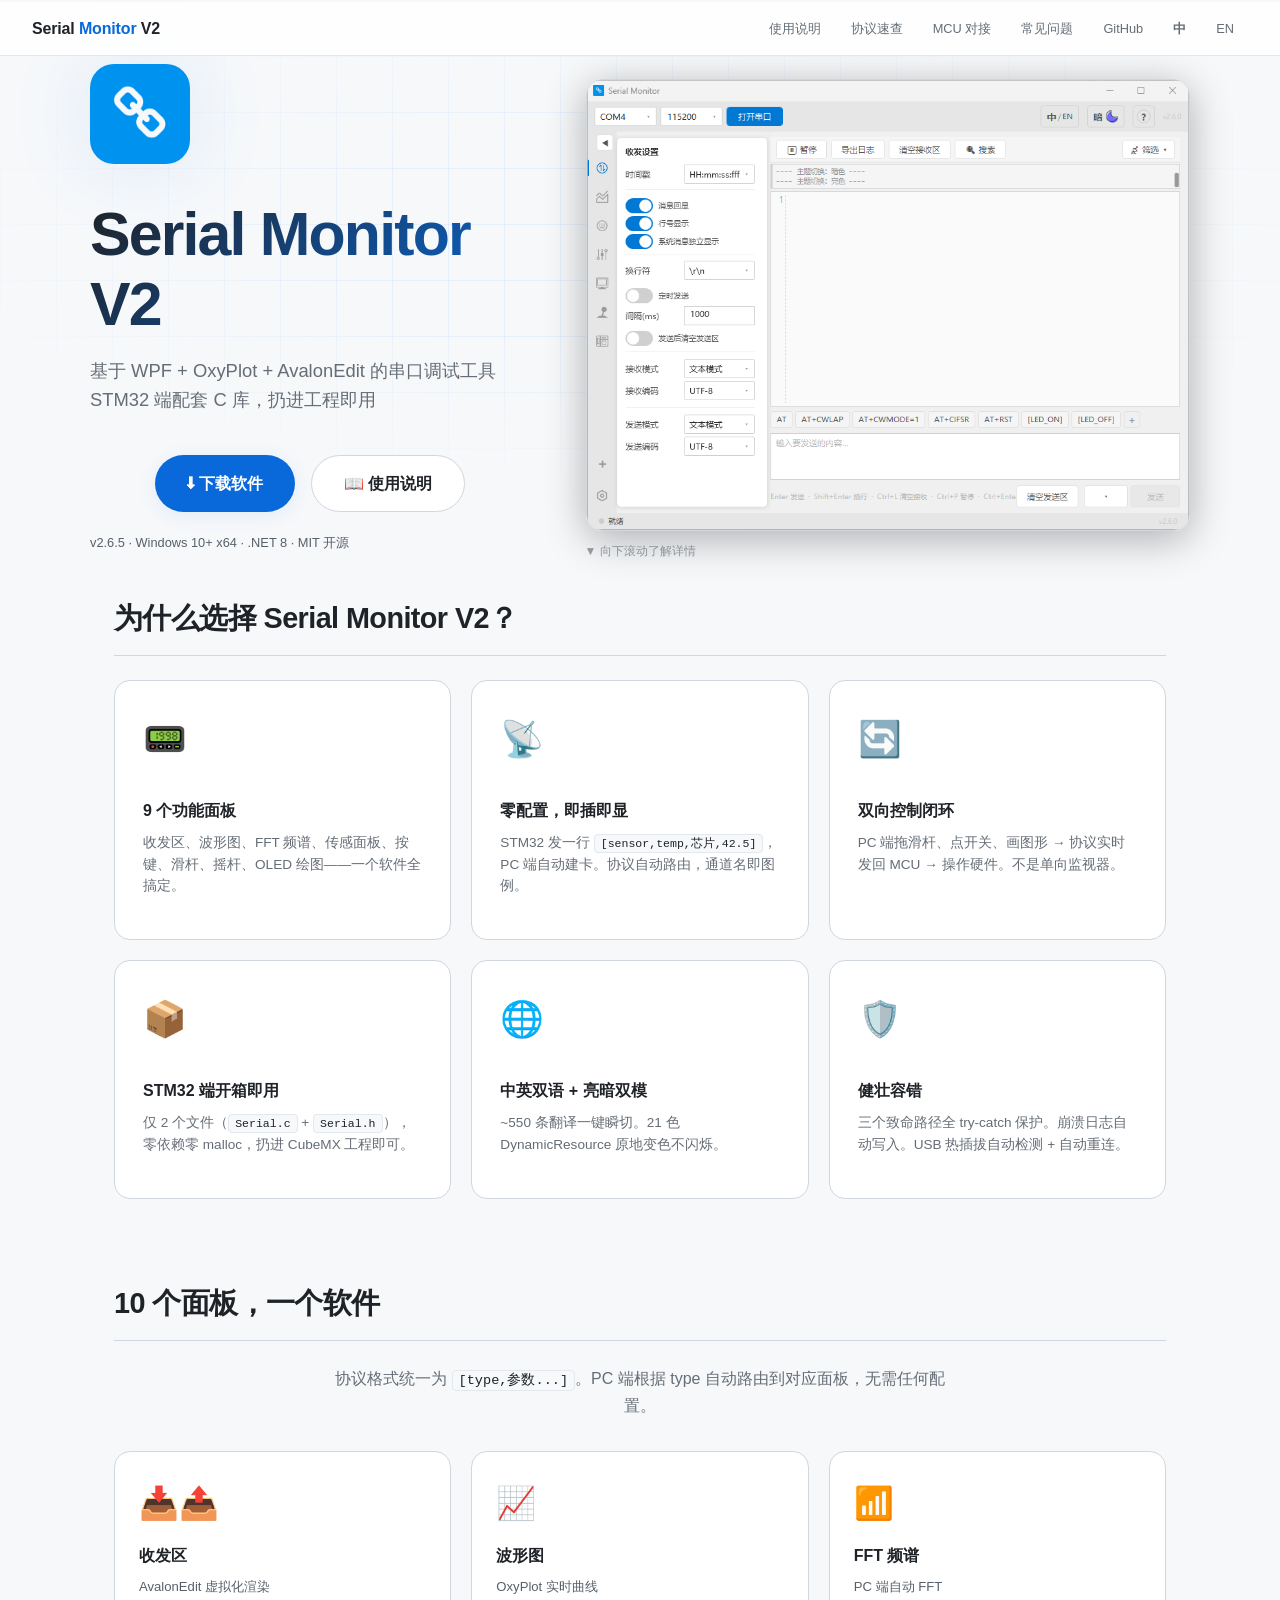
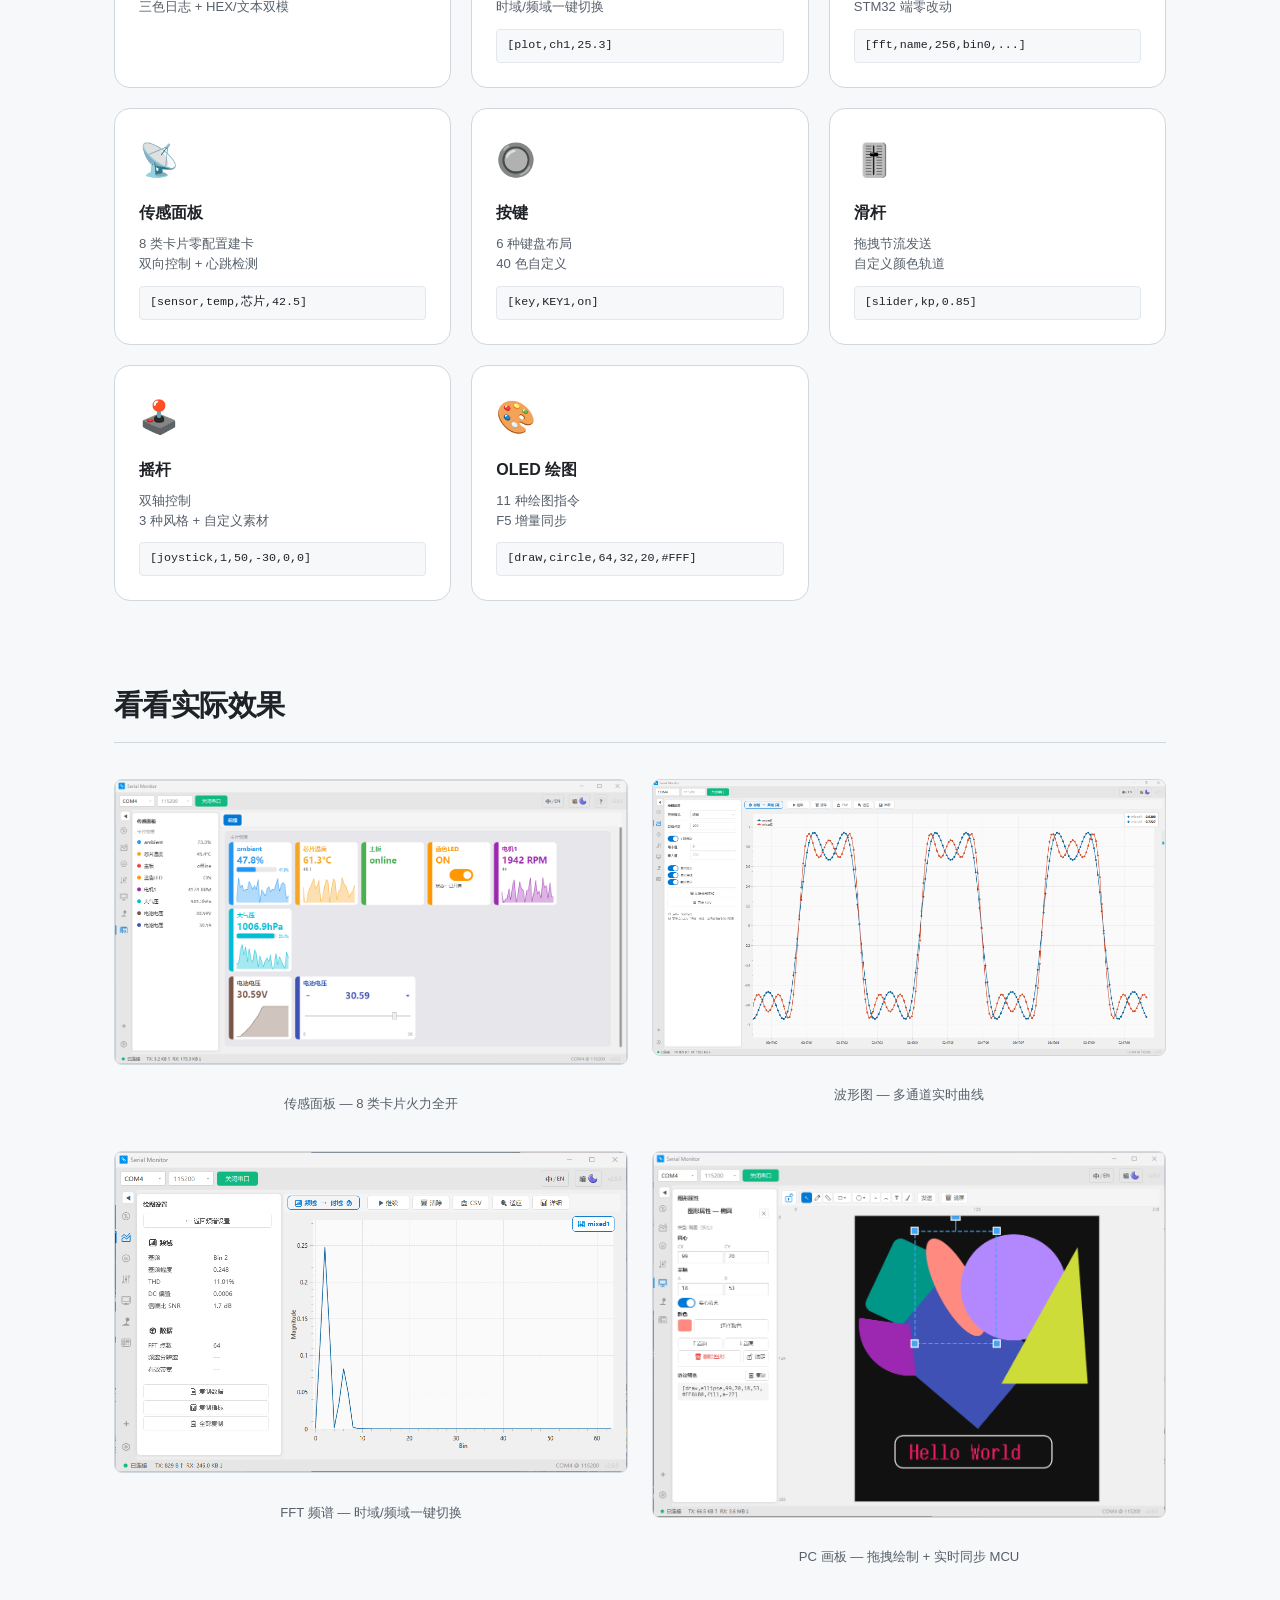
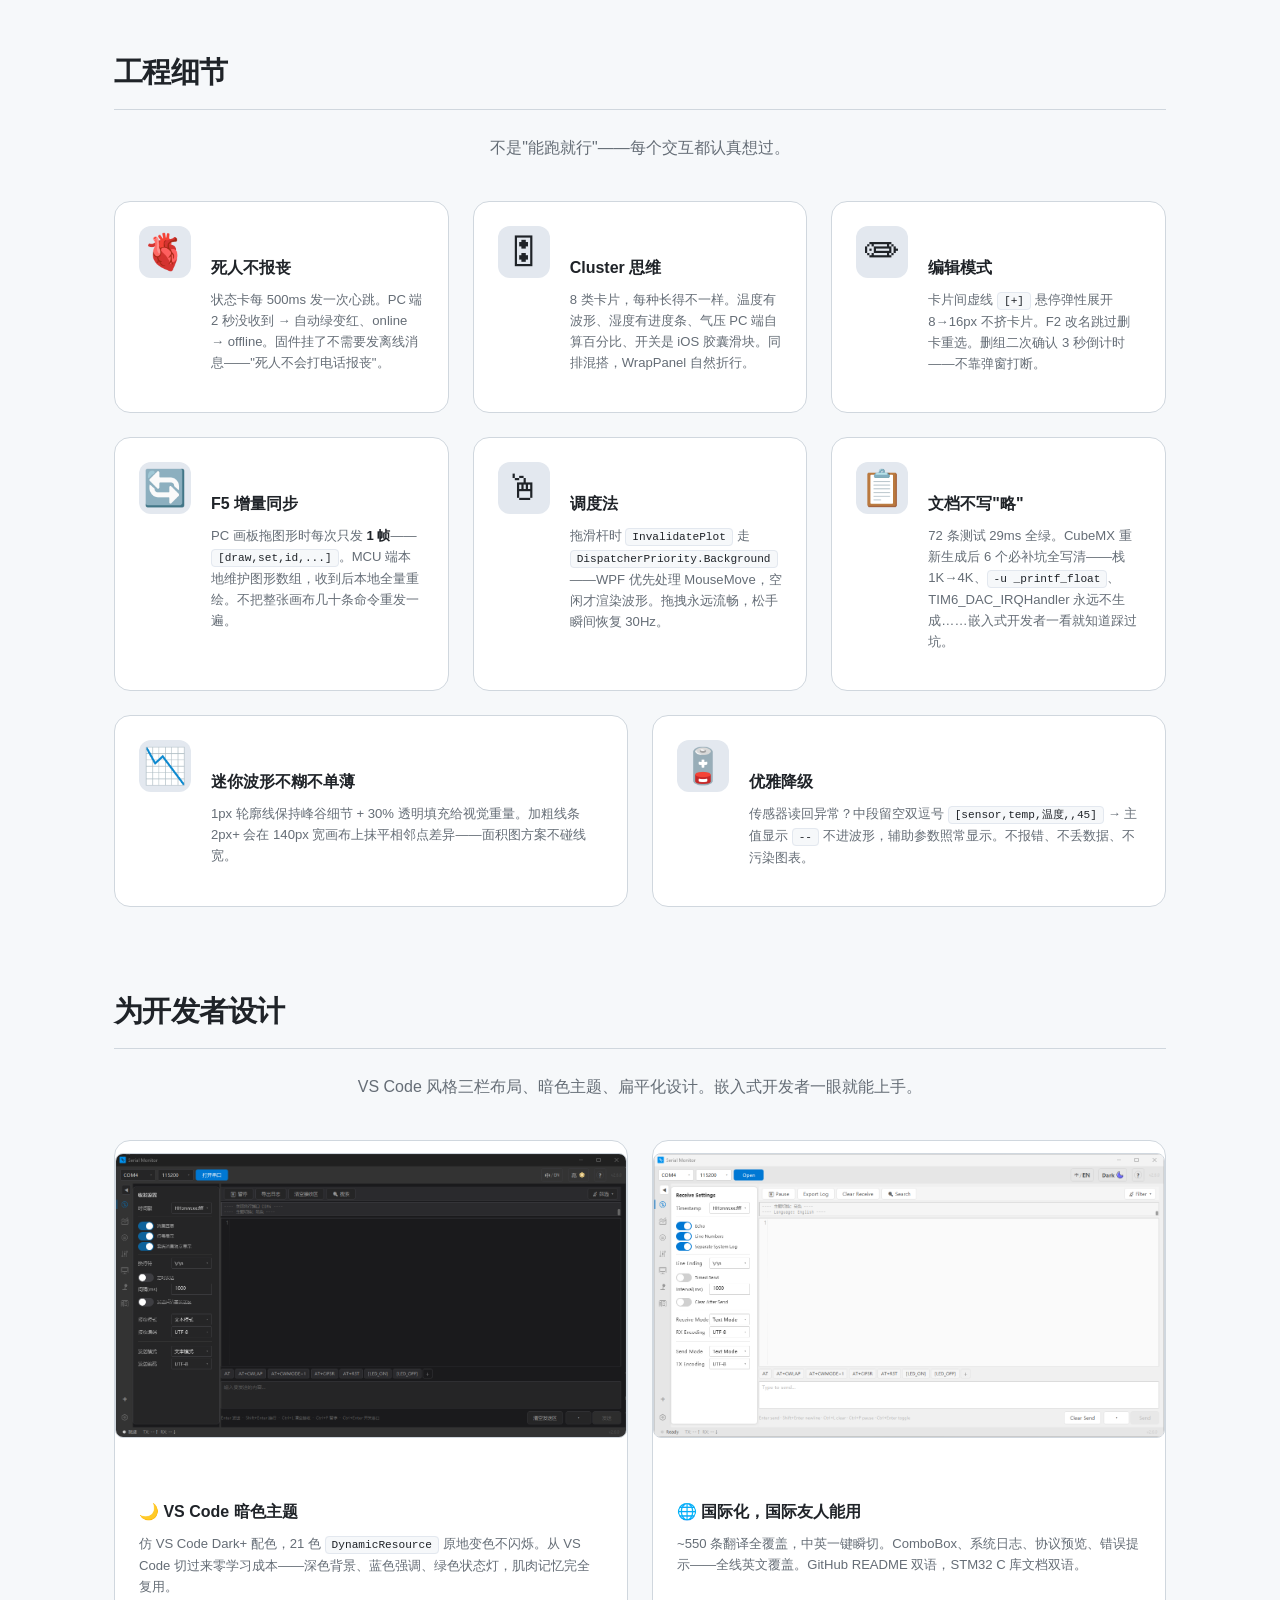
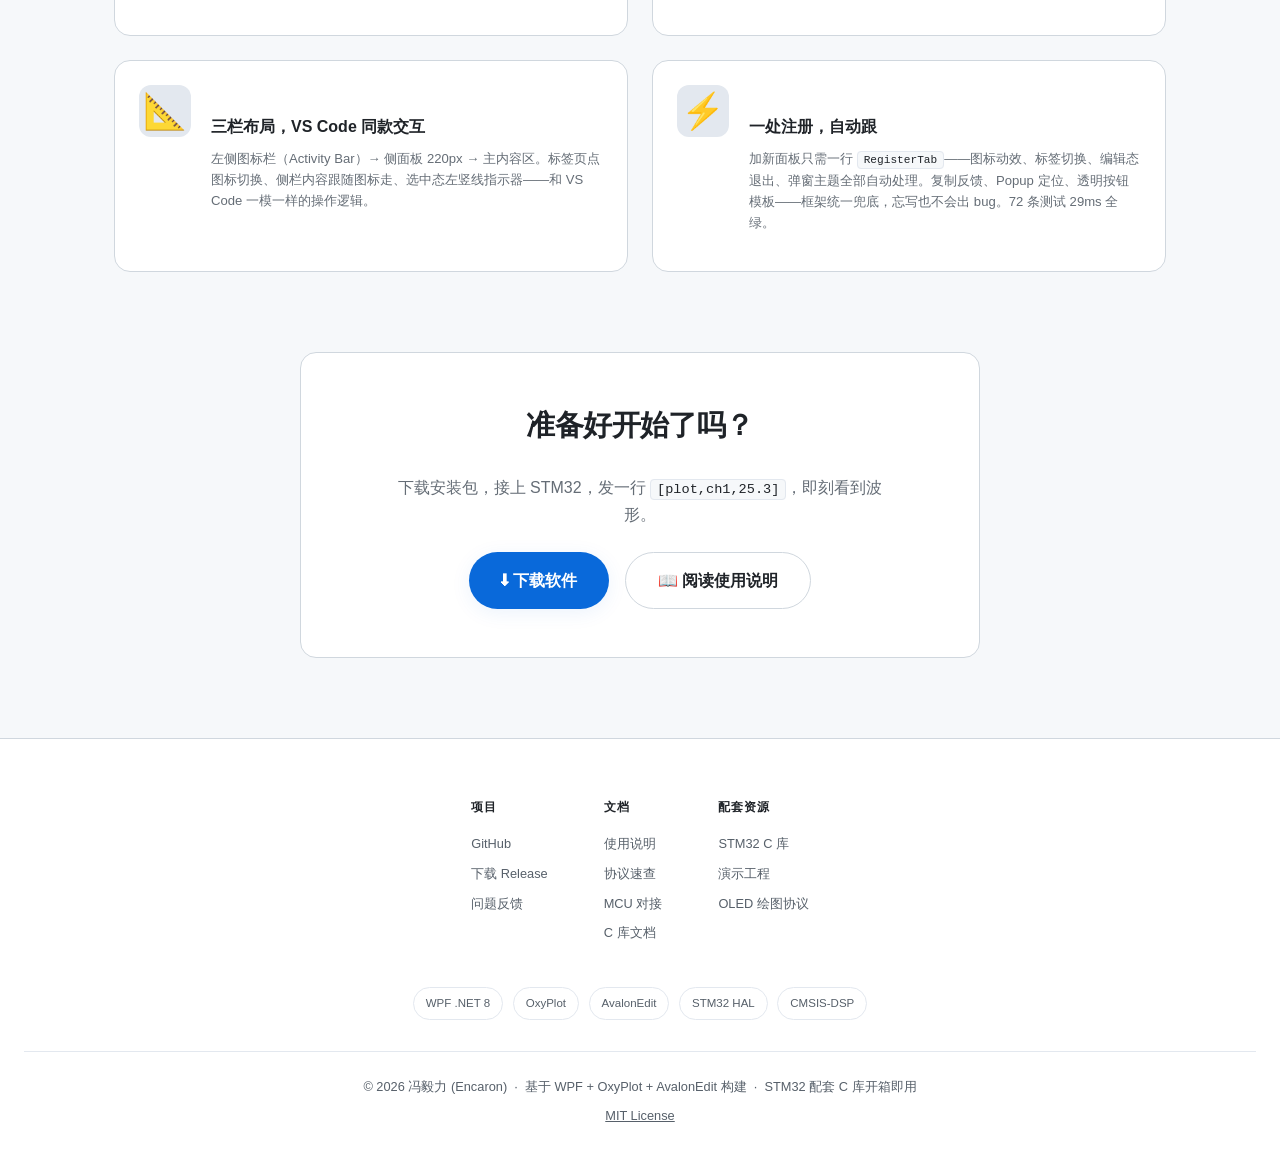
==== docs/user-manual/index.html @ c482bc53 "docs: 用户手册部署 GitHub Pages" ====
<!DOCTYPE html>
<html lang="zh-CN">
<head>
<meta charset="UTF-8">
<meta name="viewport" content="width=device-width, initial-scale=1.0">
<meta name="color-scheme" content="dark light">
<title>Serial Monitor V2 — 串口调试工具</title>
<link rel="stylesheet" href="manual.css?v=4">
</head>
<body>
<div id="scroll-progress"></div>

<!-- ═══════════ TOP NAV ═══════════ -->
<header id="topnav">
    <a href="index.html" class="brand">Serial <span>Monitor</span> V2</a>
    <nav>
        <a href="manual.html">使用说明</a>
        <a href="manual.html#protocol">协议速查</a>
        <a href="manual.html#mcu">MCU 对接</a>
        <a href="manual.html#faq">常见问题</a>
        <a href="https://github.com/Encaron/SerialMonitor" target="_blank">GitHub</a>
        <a href="#" id="btn-lang-zh" style="font-weight:bold">中</a>
        <a href="#" id="btn-lang-en">EN</a>
    </nav>
</header>

<!-- ═══════════ HERO — split layout ═══════════ -->
<section id="hero">
    <canvas id="hero-bg-canvas"></canvas>
    <div class="hero-split">
        <div class="hero-left">
            <img src="images/logo.png" alt="Serial Monitor V2" class="logo-icon" style="object-fit:contain">
            <h1>Serial Monitor V2</h1>
            <p class="subtitle">
                基于 WPF + OxyPlot + AvalonEdit 的串口调试工具<br>
                STM32 端配套 C 库，扔进工程即用
            </p>
            <div class="hero-buttons">
                <a href="https://github.com/Encaron/SerialMonitor/releases" class="btn-hero primary" target="_blank">
                    ⬇ 下载软件
                </a>
                <a href="manual.html" class="btn-hero secondary">
                    📖 使用说明
                </a>
            </div>
            <p class="hero-meta">
                v2.6.5 · Windows 10+ x64 · .NET 8 · MIT 开源
            </p>
        </div>
        <div class="hero-right">
            <img src="images/overview.png" alt="Serial Monitor V2 主界面" class="hero-screenshot">
        </div>
    </div>
    <div class="scroll-hint">▼ 向下滚动了解详情</div>
</section>

<!-- ═══════════ FEATURES ═══════════ -->
<div class="content-section" id="home-features">
    <h2>为什么选择 Serial Monitor V2？</h2>
    <div class="feature-grid">
        <div class="feature-card">
            <div class="feature-icon">📟</div>
            <h4>9 个功能面板</h4>
            <p>收发区、波形图、FFT 频谱、传感面板、按键、滑杆、摇杆、OLED 绘图——一个软件全搞定。</p>
        </div>
        <div class="feature-card">
            <div class="feature-icon">📡</div>
            <h4>零配置，即插即显</h4>
            <p>STM32 发一行 <code>[sensor,temp,芯片,42.5]</code>，PC 端自动建卡。协议自动路由，通道名即图例。</p>
        </div>
        <div class="feature-card">
            <div class="feature-icon">🔄</div>
            <h4>双向控制闭环</h4>
            <p>PC 端拖滑杆、点开关、画图形 → 协议实时发回 MCU → 操作硬件。不是单向监视器。</p>
        </div>
        <div class="feature-card">
            <div class="feature-icon">📦</div>
            <h4>STM32 端开箱即用</h4>
            <p>仅 2 个文件（<code>Serial.c</code> + <code>Serial.h</code>），零依赖零 malloc，扔进 CubeMX 工程即可。</p>
        </div>
        <div class="feature-card">
            <div class="feature-icon">🌐</div>
            <h4>中英双语 + 亮暗双模</h4>
            <p>~550 条翻译一键瞬切。21 色 DynamicResource 原地变色不闪烁。</p>
        </div>
        <div class="feature-card">
            <div class="feature-icon">🛡️</div>
            <h4>健壮容错</h4>
            <p>三个致命路径全 try-catch 保护。崩溃日志自动写入。USB 热插拔自动检测 + 自动重连。</p>
        </div>
    </div>
</div>

<!-- ═══════════ PANELS STRIP ═══════════ -->
<div class="content-section">
    <h2>10 个面板，一个软件</h2>
    <p style="text-align:center;max-width:640px;margin:0 auto 32px">协议格式统一为 <code>[type,参数...]</code>。PC 端根据 type 自动路由到对应面板，无需任何配置。</p>
    <div class="panel-grid">
        <div class="panel-card"><div class="card-icon">📥📤</div><h4>收发区</h4><p>AvalonEdit 虚拟化渲染<br>三色日志 + HEX/文本双模</p></div>
        <div class="panel-card"><div class="card-icon">📈</div><h4>波形图</h4><p>OxyPlot 实时曲线<br>时域/频域一键切换</p><code>[plot,ch1,25.3]</code></div>
        <div class="panel-card"><div class="card-icon">📶</div><h4>FFT 频谱</h4><p>PC 端自动 FFT<br>STM32 端零改动</p><code>[fft,name,256,bin0,...]</code></div>
        <div class="panel-card"><div class="card-icon">📡</div><h4>传感面板</h4><p>8 类卡片零配置建卡<br>双向控制 + 心跳检测</p><code>[sensor,temp,芯片,42.5]</code></div>
        <div class="panel-card"><div class="card-icon">🔘</div><h4>按键</h4><p>6 种键盘布局<br>40 色自定义</p><code>[key,KEY1,on]</code></div>
        <div class="panel-card"><div class="card-icon">🎚️</div><h4>滑杆</h4><p>拖拽节流发送<br>自定义颜色轨道</p><code>[slider,kp,0.85]</code></div>
        <div class="panel-card"><div class="card-icon">🕹️</div><h4>摇杆</h4><p>双轴控制<br>3 种风格 + 自定义素材</p><code>[joystick,1,50,-30,0,0]</code></div>
        <div class="panel-card"><div class="card-icon">🎨</div><h4>OLED 绘图</h4><p>11 种绘图指令<br>F5 增量同步</p><code>[draw,circle,64,32,20,#FFF]</code></div>
    </div>
</div>

<!-- ═══════════ SHOWCASE ═══════════ -->
<div class="content-section">
    <h2>看看实际效果</h2>
    <div class="showcase-grid">
        <figure><img src="images/sensor-fire.png" alt="传感面板" loading="lazy"><figcaption>传感面板 — 8 类卡片火力全开</figcaption></figure>
        <figure><img src="images/plot-waveform.png" alt="波形图" loading="lazy"><figcaption>波形图 — 多通道实时曲线</figcaption></figure>
        <figure><img src="images/plot-fft.png" alt="FFT 频谱" loading="lazy"><figcaption>FFT 频谱 — 时域/频域一键切换</figcaption></figure>
        <figure><img src="images/oled-canvas.png" alt="PC 画板" loading="lazy"><figcaption>PC 画板 — 拖拽绘制 + 实时同步 MCU</figcaption></figure>
    </div>
</div>

<!-- ═══════════ ENGINEERING DETAILS ═══════════ -->
<div class="content-section">
    <h2>工程细节</h2>
    <p style="text-align:center;max-width:640px;margin:0 auto 40px;color:var(--text-secondary)">
        不是"能跑就行"——每个交互都认真想过。
    </p>
    <div class="design-grid design-grid-3">
        <div class="design-card design-card-icon">
            <div class="design-icon">🫀</div>
            <div class="design-card-text">
                <h4>死人不报丧</h4>
                <p>状态卡每 500ms 发一次心跳。PC 端 2 秒没收到 → 自动绿变红、online → offline。固件挂了不需要发离线消息——"死人不会打电话报丧"。</p>
            </div>
        </div>
        <div class="design-card design-card-icon">
            <div class="design-icon">🎛</div>
            <div class="design-card-text">
                <h4>Cluster 思维</h4>
                <p>8 类卡片，每种长得不一样。温度有波形、湿度有进度条、气压 PC 端自算百分比、开关是 iOS 胶囊滑块。同排混搭，WrapPanel 自然折行。</p>
            </div>
        </div>
        <div class="design-card design-card-icon">
            <div class="design-icon">✏</div>
            <div class="design-card-text">
                <h4>编辑模式</h4>
                <p>卡片间虚线 <code>[+]</code> 悬停弹性展开 8→16px 不挤卡片。F2 改名跳过删卡重选。删组二次确认 3 秒倒计时——不靠弹窗打断。</p>
            </div>
        </div>
    </div>
    <div class="design-grid design-grid-3" style="margin-top:0">
        <div class="design-card design-card-icon">
            <div class="design-icon">🔄</div>
            <div class="design-card-text">
                <h4>F5 增量同步</h4>
                <p>PC 画板拖图形时每次只发 <strong>1 帧</strong>——<code>[draw,set,id,...]</code>。MCU 端本地维护图形数组，收到后本地全量重绘。不把整张画布几十条命令重发一遍。</p>
            </div>
        </div>
        <div class="design-card design-card-icon">
            <div class="design-icon">🖱</div>
            <div class="design-card-text">
                <h4>调度法</h4>
                <p>拖滑杆时 <code>InvalidatePlot</code> 走 <code>DispatcherPriority.Background</code>——WPF 优先处理 MouseMove，空闲才渲染波形。拖拽永远流畅，松手瞬间恢复 30Hz。</p>
            </div>
        </div>
        <div class="design-card design-card-icon">
            <div class="design-icon">📋</div>
            <div class="design-card-text">
                <h4>文档不写"略"</h4>
                <p>72 条测试 29ms 全绿。CubeMX 重新生成后 6 个必补坑全写清——栈 1K→4K、<code>-u _printf_float</code>、TIM6_DAC_IRQHandler 永远不生成……嵌入式开发者一看就知道踩过坑。</p>
            </div>
        </div>
    </div>
    <div class="design-grid" style="margin-top:0">
        <div class="design-card design-card-icon">
            <div class="design-icon">📉</div>
            <div class="design-card-text">
                <h4>迷你波形不糊不单薄</h4>
                <p>1px 轮廓线保持峰谷细节 + 30% 透明填充给视觉重量。加粗线条 2px+ 会在 140px 宽画布上抹平相邻点差异——面积图方案不碰线宽。</p>
            </div>
        </div>
        <div class="design-card design-card-icon">
            <div class="design-icon">🪫</div>
            <div class="design-card-text">
                <h4>优雅降级</h4>
                <p>传感器读回异常？中段留空双逗号 <code>[sensor,temp,温度,,45]</code> → 主值显示 <code>--</code> 不进波形，辅助参数照常显示。不报错、不丢数据、不污染图表。</p>
            </div>
        </div>
    </div>
</div>

<!-- ═══════════ DESIGN HIGHLIGHTS ═══════════ -->
<div class="content-section">
    <h2>为开发者设计</h2>
    <p style="text-align:center;max-width:640px;margin:0 auto 40px;color:var(--text-secondary)">
        VS Code 风格三栏布局、暗色主题、扁平化设计。嵌入式开发者一眼就能上手。
    </p>
    <div class="design-grid">
        <div class="design-card">
            <img src="images/overview_dark.png" alt="暗色模式" loading="lazy">
            <div class="design-card-text">
                <h4>🌙 VS Code 暗色主题</h4>
                <p>仿 VS Code Dark+ 配色，21 色 <code>DynamicResource</code> 原地变色不闪烁。从 VS Code 切过来零学习成本——深色背景、蓝色强调、绿色状态灯，肌肉记忆完全复用。</p>
            </div>
        </div>
        <div class="design-card">
            <img src="images/overview_english.png" alt="英文界面" loading="lazy">
            <div class="design-card-text">
                <h4>🌐 国际化，国际友人能用</h4>
                <p>~550 条翻译全覆盖，中英一键瞬切。ComboBox、系统日志、协议预览、错误提示——全线英文覆盖。GitHub README 双语，STM32 C 库文档双语。</p>
            </div>
        </div>
        <div class="design-card design-card-icon">
            <div class="design-icon">📐</div>
            <div class="design-card-text">
                <h4>三栏布局，VS Code 同款交互</h4>
                <p>左侧图标栏（Activity Bar）→ 侧面板 220px → 主内容区。标签页点图标切换、侧栏内容跟随图标走、选中态左竖线指示器——和 VS Code 一模一样的操作逻辑。</p>
            </div>
        </div>
        <div class="design-card design-card-icon">
            <div class="design-icon">⚡</div>
            <div class="design-card-text">
                <h4>一处注册，自动跟</h4>
                <p>加新面板只需一行 <code>RegisterTab</code>——图标动效、标签切换、编辑态退出、弹窗主题全部自动处理。复制反馈、Popup 定位、透明按钮模板——框架统一兜底，忘写也不会出 bug。72 条测试 29ms 全绿。</p>
            </div>
        </div>
    </div>
</div>

<!-- ═══════════ CTA ═══════════ -->
<div class="content-section" style="text-align:center">
    <div class="cta-box">
        <h2 style="border:none;margin-bottom:12px">准备好开始了吗？</h2>
        <p style="max-width:500px;margin:0 auto 24px">下载安装包，接上 STM32，发一行 <code>[plot,ch1,25.3]</code>，即刻看到波形。</p>
        <div style="display:flex;gap:16px;justify-content:center;flex-wrap:wrap">
            <a href="https://github.com/Encaron/SerialMonitor/releases" class="btn-hero primary" target="_blank">⬇ 下载软件</a>
            <a href="manual.html" class="btn-hero secondary">📖 阅读使用说明</a>
        </div>
    </div>
</div>

<!-- ═══════════ FOOTER ═══════════ -->
<footer id="footer">
    <div class="footer-grid">
        <div class="footer-col">
            <h5>项目</h5>
            <a href="https://github.com/Encaron/SerialMonitor" target="_blank">GitHub</a>
            <a href="https://github.com/Encaron/SerialMonitor/releases" target="_blank">下载 Release</a>
            <a href="https://github.com/Encaron/SerialMonitor/issues" target="_blank">问题反馈</a>
        </div>
        <div class="footer-col">
            <h5>文档</h5>
            <a href="manual.html">使用说明</a>
            <a href="manual.html#protocol">协议速查</a>
            <a href="manual.html#mcu">MCU 对接</a>
            <a href="https://github.com/Encaron/SerialMonitor/blob/master/Serial_C_Language/README.md" target="_blank">C 库文档</a>
        </div>
        <div class="footer-col">
            <h5>配套资源</h5>
            <a href="https://github.com/Encaron/SerialMonitor/tree/master/Serial_C_Language" target="_blank">STM32 C 库</a>
            <a href="https://github.com/Encaron/SerialMonitor/tree/master/Serial_C_Language/example" target="_blank">演示工程</a>
            <a href="https://github.com/Encaron/SerialMonitor/blob/master/Serial%20Monitor%20V2/Docs/MCU/OLED绘图协议.md" target="_blank">OLED 绘图协议</a>
        </div>
    </div>

    <div class="tech-stack">
        <span>WPF .NET 8</span>
        <span>OxyPlot</span>
        <span>AvalonEdit</span>
        <span>STM32 HAL</span>
        <span>CMSIS-DSP</span>
    </div>

    <div class="copyright">
        <p>© 2026 冯毅力 (Encaron) &nbsp;·&nbsp; 基于 WPF + OxyPlot + AvalonEdit 构建 &nbsp;·&nbsp; STM32 配套 C 库开箱即用</p>
        <p style="margin-top:4px">
            <a href="https://github.com/Encaron/SerialMonitor/blob/master/LICENSE" target="_blank" style="color:var(--text-muted)">MIT License</a>
        </p>
    </div>
</footer>

<button id="back-to-top" title="回到顶部">↑</button>
<div id="lightbox"><img src="" alt=""></div>
<script src="manual.js"></script>
</body>
</html>
---- docs/user-manual/manual.css ----
/* ═══════════════════════════════════════════════════════════
   Serial Monitor V2 — Landing Page + User Manual
   Dark-tech aesthetic, light/dark via prefers-color-scheme
   ═══════════════════════════════════════════════════════════ */

/* ── CSS Variables ── */
:root {
    --bg:            #0d1117;
    --bg-elevated:   #161b22;
    --bg-card:       #1c2333;
    --text:          #e6edf3;
    --text-secondary:#8b949e;
    --text-muted:    #6e7681;
    --accent:        #58a6ff;
    --accent-glow:   rgba(88,166,255,0.15);
    --green:         #3fb950;
    --green-glow:    rgba(63,185,80,0.2);
    --orange:        #d2991d;
    --code-bg:       #0d1117;
    --border:        #30363d;
    --border-subtle: #21262d;
    --table-stripe:  #161b22;
    --callout-bg:    #1a2332;
    --callout-border:#30363d;
    --radius:        8px;
    --radius-lg:     16px;
    --max-width:     1100px;
    --transition:    0.2s cubic-bezier(0.4, 0, 0.2, 1);
}

@media (prefers-color-scheme: light) {
    :root {
        --bg:            #f6f8fa;
        --bg-elevated:   #ffffff;
        --bg-card:       #ffffff;
        --text:          #1f2328;
        --text-secondary:#656d76;
        --text-muted:    #57606a;  /* WCAG AA 4.5:1 on #fff */
        --accent:        #0969da;
        --accent-glow:   rgba(9,105,218,0.08);
        --green:         #1a7f37;
        --green-glow:    rgba(26,127,55,0.1);
        --orange:        #9a6700;
        --code-bg:       #f6f8fa;
        --border:        #d0d7de;
        --border-subtle: #e3e8ef;
        --table-stripe:  #f6f8fa;
        --callout-bg:    #ddf4ff;
        --callout-border:#54aeff;
    }
}

/* ── Reset ── */
*, *::before, *::after { box-sizing: border-box; margin: 0; padding: 0; }
html { scroll-behavior: smooth; font-size: 16px; }
body {
    font-family: -apple-system, BlinkMacSystemFont, "Segoe UI", "Noto Sans SC",
                 "Helvetica Neue", Arial, sans-serif;
    background:
        radial-gradient(circle, var(--border-subtle) 0.5px, transparent 0.5px);
    background-size: 18px 18px;
    background-color: var(--bg);
    color: var(--text);
    line-height: 1.7;
    overflow-x: hidden;
}

/* ── Scroll progress bar ── */
#scroll-progress {
    position: fixed; top: 0; left: 0; height: 2px;
    background: linear-gradient(90deg, var(--accent), var(--green));
    z-index: 200; width: 0%; transition: width 0.1s linear;
}

/* ── Top Nav Bar ── */
#topnav {
    position: fixed; top: 2px; left: 0; right: 0; z-index: 100;
    background: color-mix(in srgb, var(--bg-elevated) 85%, transparent);
    border-bottom: 1px solid var(--border-subtle);
    backdrop-filter: blur(12px); -webkit-backdrop-filter: blur(12px);
    display: flex; align-items: center; justify-content: space-between;
    padding: 0 32px; height: 54px;
}
#topnav .brand { font-weight: 700; font-size: 1rem; color: var(--text); text-decoration: none; letter-spacing: -0.01em; }
#topnav .brand span { color: var(--accent); }
#topnav nav { display: flex; gap: 2px; }
#topnav nav a {
    color: var(--text-secondary); text-decoration: none;
    font-size: 0.8rem; padding: 6px 14px; border-radius: 6px;
    transition: color var(--transition), background var(--transition);
}
#topnav nav a:hover { color: var(--text); background: var(--border-subtle); }
#topnav nav a:focus-visible { outline: 2px solid var(--accent); outline-offset: -2px; border-radius: 6px; }

/* ── Hero Section ── */
#hero {
    padding: 64px 24px 40px;
    position: relative; overflow: hidden;
    text-align: center;
}
.hero-split {
    display: flex; align-items: center; gap: 56px; max-width: 1100px;
    width: 100%; text-align: left;
    margin: 0 auto;
}
#hero::before {
    content: '';
    position: absolute; inset: 0;
    background-image:
        linear-gradient(rgba(88,166,255,0.09) 1px, transparent 1px),
        linear-gradient(90deg, rgba(88,166,255,0.09) 1px, transparent 1px);
    background-size: 56px 56px;
    mask-image: radial-gradient(ellipse 80% 60% at 50% 40%, black 30%, transparent 70%);
    -webkit-mask-image: radial-gradient(ellipse 80% 60% at 50% 40%, black 30%, transparent 70%);
}
#hero > * { position: relative; z-index: 1; }
#hero .logo-icon {
    width: 100px; height: 100px; margin-bottom: 28px;
    border-radius: 24px;
    box-shadow: 0 0 60px var(--accent-glow), 0 0 120px rgba(88,166,255,0.06);
    animation: logoPulse 3s ease-in-out infinite;
    background: transparent;
}
@keyframes logoPulse {
    0%, 100% { box-shadow: 0 0 60px var(--accent-glow), 0 0 120px rgba(88,166,255,0.06); }
    50% { box-shadow: 0 0 80px rgba(88,166,255,0.25), 0 0 160px rgba(88,166,255,0.1); }
}
#hero h1 {
    font-size: clamp(2.2rem, 5vw, 3.8rem); font-weight: 800;
    letter-spacing: -0.03em; line-height: 1.15; margin-bottom: 16px;
    background: linear-gradient(135deg, var(--text) 0%, var(--accent) 100%);
    -webkit-background-clip: text; -webkit-text-fill-color: transparent;
    background-clip: text;
}
#hero .subtitle {
    font-size: 1.15rem; color: var(--text-secondary); max-width: 560px;
    margin-bottom: 40px; line-height: 1.6;
}
#hero .hero-buttons { display: flex; gap: 16px; flex-wrap: wrap; justify-content: center; }
.btn-hero {
    display: inline-flex; align-items: center; gap: 8px;
    padding: 14px 32px; border-radius: 50px; font-size: 1rem;
    font-weight: 600; text-decoration: none; cursor: pointer;
    transition: transform var(--transition), box-shadow var(--transition), border-color var(--transition);
    border: none; position: relative;
}
.btn-hero:hover { transform: translateY(-2px); }
.btn-hero:focus-visible { outline: 2px solid var(--accent); outline-offset: 3px; }
.btn-hero.primary {
    background: var(--accent); color: #fff;
    box-shadow: 0 4px 20px var(--accent-glow);
}
.btn-hero.primary:hover { box-shadow: 0 6px 28px var(--accent-glow), 0 0 0 4px var(--accent-glow); }
.btn-hero.secondary {
    background: var(--bg-card); color: var(--text);
    border: 1px solid var(--border);
}
.btn-hero.secondary:hover { border-color: var(--accent); box-shadow: 0 2px 12px var(--accent-glow); }
#hero .scroll-hint {
    position: absolute; bottom: 32px; left: 50%; transform: translateX(-50%);
    color: var(--text-muted); font-size: 0.75rem;
    animation: bounce 2s ease-in-out infinite;
    opacity: 0.6;
}
@keyframes bounce {
    0%, 100% { transform: translateX(-50%) translateY(0); opacity: 0.6; }
    50% { transform: translateX(-50%) translateY(10px); opacity: 1; }
}

#hero-bg-canvas {
    position: absolute; inset: 0;
    pointer-events: none; z-index: 0;
    opacity: 0.55;
    mask-image: linear-gradient(to bottom, black 40%, black 65%, transparent 100%);
    -webkit-mask-image: linear-gradient(to bottom, black 40%, black 65%, transparent 100%);
}

.hero-left { flex: 0 0 auto; max-width: 440px; }
.hero-right { flex: 1; min-width: 0; }
.hero-screenshot {
    width: 100%; border-radius: var(--radius-lg);
    border: 1px solid var(--border);
    box-shadow: 0 8px 40px rgba(0,0,0,0.3);
    transition: box-shadow var(--transition);
}
.hero-screenshot:hover { box-shadow: 0 12px 56px rgba(88,166,255,0.15); }
.hero-meta {
    margin-top: 20px; font-size: 0.8rem; color: var(--text-muted);
}

/* ── Feature cards grid ── */
.feature-grid {
    display: grid; grid-template-columns: repeat(auto-fill, minmax(300px, 1fr));
    gap: 20px; margin: 24px 0;
}
.feature-card {
    background: var(--bg-card); border: 1px solid var(--border);
    border-radius: var(--radius-lg); padding: 28px;
    transition: border-color var(--transition), box-shadow var(--transition);
}
.feature-card:hover {
    border-color: var(--accent);
    box-shadow: 0 4px 20px var(--accent-glow);
}
.feature-card .feature-icon { font-size: 2.2rem; margin-bottom: 14px; }
.feature-card h4 { font-size: 1.05rem; margin: 0 0 8px; color: var(--text); }
.feature-card p { font-size: 0.85rem; color: var(--text-muted); margin: 0; line-height: 1.6; }
.feature-card code { font-size: 0.78rem; }

/* ── Showcase grid ── */
.showcase-grid {
    display: grid; grid-template-columns: repeat(auto-fill, minmax(400px, 1fr));
    gap: 24px; margin: 24px 0;
}
.showcase-grid figure { margin: 0; }
.showcase-grid img {
    width: 100%; border-radius: var(--radius); border: 1px solid var(--border);
    transition: transform var(--transition), box-shadow var(--transition);
}
.showcase-grid img:hover { transform: translateY(-3px); box-shadow: 0 8px 30px rgba(0,0,0,0.25); }
.showcase-grid figcaption {
    text-align: center; font-size: 0.82rem; color: var(--text-muted); margin-top: 8px;
}

/* ── Design highlights grid ── */
.design-grid {
    display: grid;
    grid-template-columns: repeat(2, 1fr);
    gap: 24px; margin: 24px 0;
}
.design-grid-3 { grid-template-columns: repeat(3, 1fr); }
.design-card {
    background: var(--bg-card); border: 1px solid var(--border);
    border-radius: var(--radius-lg); overflow: hidden;
    transition: border-color var(--transition), box-shadow var(--transition);
}
.design-card:hover {
    border-color: var(--accent);
    box-shadow: 0 4px 20px var(--accent-glow);
}
.design-card img {
    width: 100%; display: block; border-bottom: 1px solid var(--border-subtle);
}
/* Dark mode — don't dim these, they're meant to show dark UI */
@media (prefers-color-scheme: dark) {
    .design-card img { filter: none; }
}
.design-card-text { padding: 20px 24px 24px; }
.design-card-text h4 {
    font-size: 1rem; font-weight: 600; margin: 0 0 8px; color: var(--text);
}
.design-card-text p {
    font-size: 0.82rem; color: var(--text-muted); line-height: 1.6; margin: 0;
}
.design-card-text code { font-size: 0.78rem; }
/* Icon variant */
.design-card-icon {
    display: flex; align-items: flex-start; padding: 24px; gap: 20px;
}
.design-icon {
    font-size: 2.2rem; flex-shrink: 0;
    width: 52px; height: 52px;
    display: flex; align-items: center; justify-content: center;
    background: var(--border-subtle); border-radius: 12px;
}
.design-card-icon .design-card-text { padding: 0; }
@media (max-width: 768px) {
    .design-grid, .design-grid-3 { grid-template-columns: 1fr; }
    .design-card-icon { flex-direction: column; gap: 12px; }
}

/* ── CTA box ── */
.cta-box {
    background: var(--bg-card); border: 1px solid var(--border);
    border-radius: var(--radius-lg); padding: 48px 24px;
    max-width: 680px; margin: 0 auto;
}

/* ── Content sections ── */
.content-section {
    max-width: var(--max-width); margin: 0 auto 80px; padding: 0 24px;
}
.content-section h2 {
    font-size: 1.8rem; font-weight: 700; margin-bottom: 24px;
    padding-bottom: 12px; border-bottom: 1px solid var(--border);
    letter-spacing: -0.02em;
}
.content-section h3 {
    font-size: 1.4rem; font-weight: 700; margin: 40px 0 16px;
    padding-left: 14px; border-left: 3px solid var(--accent);
    color: var(--accent);
}
.content-section h4 {
    font-size: 1rem; font-weight: 600; margin: 28px 0 8px;
    color: var(--text);
}
.content-section p { margin-bottom: 14px; color: var(--text-secondary); }
.content-section p strong { color: var(--text); }
.content-section a { color: var(--accent); text-decoration: none; }
.content-section a:hover { text-decoration: underline; }
.content-section ol { padding-left: 24px; margin-bottom: 14px; color: var(--text-secondary); }
.content-section ol li { margin-bottom: 8px; }


/* ── Code blocks ── */
.content-section pre {
    background: var(--code-bg); border: 1px solid var(--border);
    padding: 16px 20px; border-radius: var(--radius); overflow-x: auto;
    font-family: "Cascadia Code", "Fira Code", "JetBrains Mono", "SF Mono", Consolas, "Microsoft YaHei", "Noto Sans SC", monospace;
    font-size: 0.85rem; line-height: 1.75; margin: 16px 0; tab-size: 4;
    position: relative; color: var(--text);
}
/* Language tag */
.content-section pre[data-lang]::before {
    content: attr(data-lang);
    position: absolute; top: 0; left: 0;
    padding: 3px 10px; font-size: 0.62rem; font-weight: 700;
    text-transform: uppercase; letter-spacing: 0.08em;
    color: var(--text-muted); background: var(--border-subtle);
    border-radius: var(--radius) 0 var(--radius) 0;
    font-family: system-ui, sans-serif; pointer-events: none;
}
/* Copy button — appears on hover */
.content-section pre .copy-btn {
    position: absolute; top: 8px; right: 8px;
    width: 30px; height: 30px; padding: 0;
    font-size: 0.85rem; color: var(--text-muted);
    background: var(--bg-elevated); border: 1px solid var(--border);
    border-radius: 6px; cursor: pointer; opacity: 0;
    display: flex; align-items: center; justify-content: center;
    transition: opacity 0.15s, color 0.15s, border-color 0.15s;
}
.content-section pre:hover .copy-btn { opacity: 1; }
.content-section pre .copy-btn:hover { color: var(--text); border-color: var(--accent); }
.content-section pre .copy-btn.copied { color: var(--green); border-color: var(--green); opacity: 1; }
/* Inline code */
.content-section code {
    font-family: "Cascadia Code", "Fira Code", "JetBrains Mono", "SF Mono", Consolas, "Microsoft YaHei", "Noto Sans SC", monospace;
    font-size: 0.85em; background: var(--code-bg); padding: 2px 6px;
    border-radius: 4px; border: 1px solid var(--border-subtle);
    color: var(--text);
}
.content-section pre code {
    background: none; padding: 0; border: none; font-size: inherit; color: inherit;
}
/* Syntax highlight colors */
.hl-cmt { color: #6a9955; font-style: italic; }  /* comments — green */
.hl-pp  { color: #c586c0; }                       /* preprocessor — purple */
.hl-str { color: #ce9178; }                       /* strings — orange */
.hl-num { color: #b5cea8; }                       /* numbers — light green */
.hl-kw  { color: #569cd6; }                       /* keywords — blue */
.hl-fn  { color: #dcdcaa; }                       /* functions — yellow */

@media (prefers-color-scheme: light) {
    .hl-cmt { color: #6a737d; }
    .hl-pp  { color: #d73a49; }
    .hl-str { color: #032f62; }
    .hl-num { color: #005cc5; }
    .hl-kw  { color: #d73a49; }
    .hl-fn  { color: #6f42c1; }
}

/* ── Tables ── */
.content-section table {
    width: 100%; border-collapse: collapse; margin: 16px 0; font-size: 0.84rem;
    border: 1px solid var(--border); border-radius: var(--radius); overflow: hidden;
}
.content-section th {
    background: var(--bg-elevated); text-align: left; padding: 10px 14px;
    font-weight: 600; border-bottom: 2px solid var(--border);
    font-size: 0.73rem; text-transform: uppercase; letter-spacing: 0.05em;
    color: var(--text-muted); position: sticky; top: 56px; z-index: 2;
}
.content-section td { padding: 9px 14px; border-bottom: 1px solid var(--border-subtle); color: var(--text-secondary); }
.content-section tr:last-child td { border-bottom: none; }
.content-section tr:nth-child(even) td { background: var(--table-stripe); }
.content-section tr:hover td { background: var(--border-subtle); }

/* ── Images ──
   图片策略：当前只有亮色截图（软件亮色主题下截取）。
   暗色模式下 CSS 自动压暗，避免亮图刺眼。
   未来想补暗色截图时，改用 <picture> 双源：
     <picture>
       <source srcset="images/xxx-dark.png" media="(prefers-color-scheme: dark)">
       <img src="images/xxx.png" alt="...">
     </picture>
   然后删除下面的 brightness filter。 */
.content-section img {
    max-width: 100%; border-radius: var(--radius); border: 1px solid var(--border); margin: 12px 0;
    transition: box-shadow var(--transition);
}
.content-section img:hover { box-shadow: 0 4px 24px rgba(0,0,0,0.2); }

/* 暗色模式 — 压暗亮色截图（有了暗色截图后删除此规则） */
@media (prefers-color-scheme: dark) {
    .content-section img { filter: brightness(0.85) contrast(0.95); }
}

/* ── Keyboard keys ── */
kbd {
    display: inline-block; padding: 2px 7px; font-size: 0.78rem;
    font-family: Consolas, "SF Mono", monospace; font-weight: 600;
    background: var(--bg-elevated); border: 1px solid var(--border);
    border-radius: 4px; box-shadow: 0 1px 0 var(--border);
    color: var(--text); line-height: 1.4;
}

/* ── Callouts ── */
.callout {
    background: var(--callout-bg); border-left: 3px solid var(--accent);
    padding: 14px 18px; border-radius: 0 var(--radius) var(--radius) 0;
    margin: 20px 0; font-size: 0.88rem; color: var(--text-secondary);
}
.callout strong { color: var(--text); }
.callout.warn {
    background: #fffbeb; border-left-color: #f59e0b;
}
.callout ul { padding-left: 20px; margin-top: 6px; }
.callout ul li { margin-bottom: 4px; }

@media (prefers-color-scheme: dark) {
    .callout.warn { background: #2d2416; border-left-color: #d97706; }
}

/* ── Panel cards grid ── */
.panel-grid {
    display: grid; grid-template-columns: repeat(auto-fill, minmax(280px, 1fr));
    gap: 20px; margin: 24px 0;
}
.panel-card {
    background: var(--bg-card); border: 1px solid var(--border);
    border-radius: var(--radius-lg); padding: 24px;
    transition: border-color var(--transition), transform var(--transition), box-shadow var(--transition);
    cursor: default;
}
.panel-card:hover {
    border-color: var(--accent);
    transform: translateY(-3px);
    box-shadow: 0 8px 30px var(--accent-glow);
}
.panel-card .card-icon { font-size: 2rem; margin-bottom: 12px; }
.panel-card h4 { font-size: 1rem; margin: 0 0 8px; color: var(--text); }
.panel-card p { font-size: 0.82rem; color: var(--text-muted); margin: 0; line-height: 1.5; }
.panel-card code { font-size: 0.73rem; display: block; margin-top: 12px; padding: 6px 10px; }

/* ── Footer ── */
#footer {
    background: var(--bg-elevated); border-top: 1px solid var(--border);
    padding: 56px 24px 36px; text-align: center; font-size: 0.8rem;
    color: var(--text-muted); line-height: 2;
}
#footer .footer-grid {
    display: flex; flex-wrap: wrap; justify-content: center; gap: 56px;
    max-width: var(--max-width); margin: 0 auto 36px; text-align: left;
}
#footer .footer-col h5 {
    font-size: 0.75rem; font-weight: 700; color: var(--text);
    margin-bottom: 10px; text-transform: uppercase; letter-spacing: 0.08em;
}
#footer .footer-col a {
    color: var(--text-muted); text-decoration: none; display: block;
    padding: 2px 0; transition: color var(--transition);
}
#footer .footer-col a:hover { color: var(--accent); }
#footer .tech-stack { margin: 20px 0; }
#footer .tech-stack span {
    display: inline-block; background: var(--bg-card); border: 1px solid var(--border-subtle);
    padding: 4px 12px; border-radius: 20px; margin: 3px; font-size: 0.72rem;
    transition: border-color var(--transition), color var(--transition);
}
#footer .tech-stack span:hover { border-color: var(--accent); color: var(--text); }
#footer .copyright { margin-top: 28px; padding-top: 22px; border-top: 1px solid var(--border-subtle); }

/* ── Back to top button ── */
#back-to-top {
    position: fixed; bottom: 28px; right: 28px; z-index: 90;
    width: 42px; height: 42px; border-radius: 50%;
    background: var(--bg-card); border: 1px solid var(--border);
    color: var(--text-secondary); font-size: 1.1rem; cursor: pointer;
    display: flex; align-items: center; justify-content: center;
    opacity: 0; transform: translateY(12px); pointer-events: none;
    transition: opacity var(--transition), transform var(--transition), border-color var(--transition);
}
#back-to-top.visible { opacity: 1; transform: translateY(0); pointer-events: auto; }
#back-to-top:hover { border-color: var(--accent); color: var(--accent); }

/* ── Scrollbar ── */
::-webkit-scrollbar { width: 8px; }
::-webkit-scrollbar-track { background: var(--bg); }
::-webkit-scrollbar-thumb { background: var(--border); border-radius: 4px; }
::-webkit-scrollbar-thumb:hover { background: var(--text-muted); }

/* ── Responsive ── */
@media (max-width: 768px) {
    #topnav { padding: 0 16px; }
    #topnav nav { display: none; }
    #hero { padding: 90px 16px 40px; }
    #hero h1 { font-size: 2rem; }
    #hero .subtitle { font-size: 1rem; }
    .hero-split { flex-direction: column; gap: 32px; text-align: center; }
    .hero-left { max-width: 100%; }
    .hero-right { width: 100%; }
    .btn-hero { padding: 12px 24px; font-size: 0.9rem; }
    .content-section { padding: 0 16px; }
    .panel-grid { grid-template-columns: 1fr; }
    .feature-grid { grid-template-columns: 1fr; }
    .showcase-grid { grid-template-columns: 1fr; }
    #footer .footer-grid { flex-direction: column; gap: 28px; text-align: center; }
    #back-to-top { bottom: 16px; right: 16px; }
}

/* ═══════════ DOC LAYOUT (manual.html) — sidebar + content ═══════════ */
.doc-body {
    display: flex; min-height: 100vh;
    padding-top: 56px;
}
.doc-sidebar {
    width: 250px; min-width: 250px;
    position: fixed; top: 56px; left: 0; bottom: 0;
    background: var(--bg-elevated); border-right: 1px solid var(--border);
    overflow-y: auto; z-index: 50;
    display: flex; flex-direction: column;
}

/* Sidebar brand header */
.doc-sidebar .sb-brand {
    padding: 22px 22px 16px;
    font-weight: 700; font-size: 0.95rem; color: var(--text);
    letter-spacing: -0.01em; flex-shrink: 0;
}
.doc-sidebar .sb-brand span { color: var(--accent); }
.doc-sidebar .sb-brand .ver {
    font-size: 0.65rem; font-weight: 400; color: var(--text-muted); margin-left: 6px;
}

/* Section groups */
.doc-sidebar .sect-group {
    padding: 0 12px; margin-bottom: 6px;
}
.doc-sidebar .sect-title {
    padding: 14px 10px 6px; font-size: 0.68rem; font-weight: 700;
    text-transform: uppercase; letter-spacing: 0.08em;
    color: var(--text-muted); cursor: pointer; user-select: none;
    transition: color var(--transition);
    display: flex; align-items: center; justify-content: space-between;
}
.doc-sidebar .sect-title::after {
    content: '▾'; font-size: 0.6rem; transition: transform var(--transition);
    opacity: 0.5;
}
.doc-sidebar .sect-group.collapsed .sect-title::after {
    transform: rotate(-90deg);
}
.doc-sidebar .sect-title:hover { color: var(--text); }
.doc-sidebar .sect-title:hover::after { opacity: 1; }

/* Nav links — pill style */
.doc-sidebar a {
    display: block; padding: 7px 10px; margin: 1px 0;
    font-size: 0.96rem; color: var(--text-secondary); text-decoration: none;
    border-radius: 6px;
    transition: color var(--transition), background var(--transition);
}
.doc-sidebar a:hover { color: var(--text); background: var(--border-subtle); }
.doc-sidebar a.active {
    color: var(--accent); background: var(--accent-glow);
    font-weight: 600;
}
.doc-sidebar a.sub {
    padding-left: 24px; font-size: 0.96rem;
    position: relative; font-weight: 600;
    color: var(--text);
}
/* Tree line for sub-items */
.doc-sidebar a.sub::before {
    content: ''; position: absolute; left: 10px; top: 0; bottom: 0;
    width: 1px; background: var(--border-subtle);
}
/* Level 3 — sub-sub items */
.doc-sidebar a.sub-sub {
    padding-left: 42px; font-size: 0.82rem;
    position: relative; color: var(--text-muted);
}
.doc-sidebar a.sub-sub::before {
    content: ''; position: absolute; left: 26px; top: 0; bottom: 0;
    width: 1px; background: var(--border-subtle);
}
.doc-sidebar a.sub-sub.active { color: var(--accent); }
.doc-sidebar a.sub-sub:hover { color: var(--text); }

/* Collapsed group hides links */
.doc-sidebar .sect-group.collapsed a { display: none; }
.doc-sidebar .sect-group.collapsed .sect-title { margin-bottom: 0; }

/* Sidebar footer */
.doc-sidebar .sb-footer {
    margin-top: auto; padding: 16px 22px; flex-shrink: 0;
    border-top: 1px solid var(--border-subtle);
}
.doc-sidebar .sb-footer a {
    font-size: 0.75rem; color: var(--text-muted); text-decoration: none;
    display: block; padding: 2px 0;
}
.doc-sidebar .sb-footer a:hover { color: var(--text); }

.doc-content {
    margin-left: 250px; flex: 1; min-width: 0;
    padding: 48px 64px 120px; max-width: 1100px;
}

@media (max-width: 860px) {
    .doc-sidebar {
        width: 100%; min-width: unset; position: relative; top: auto;
        height: auto; border-right: none; border-bottom: 1px solid var(--border);
        padding: 0; overflow-y: visible;
    }
    .doc-sidebar .sb-brand { padding: 12px 16px 8px; }
    .doc-sidebar .sect-group { padding: 0 8px; margin-bottom: 0; }
    .doc-sidebar .sect-title { padding: 8px 10px 4px; font-size: 0.7rem; }
    .doc-sidebar a { display: inline-block; padding: 4px 10px; margin: 0; font-size: 0.8rem; }
    .doc-sidebar a.sub { padding-left: 10px; }
    .doc-sidebar a.sub::before { display: none; }
    .doc-sidebar .sb-footer { display: none; }
    .doc-body { flex-direction: column; }
    .doc-content { margin-left: 0; padding: 24px 16px 80px; }
}

/* ── Accessibility: respect user motion preference ── */
@media (prefers-reduced-motion: reduce) {
    *, *::before, *::after {
        animation: none !important;
        transition: none !important;
    }
}

/* ── Lightbox ── */
#lightbox {
    position: fixed; inset: 0; z-index: 10000;
    background: rgba(0,0,0,0.88);
    display: flex; align-items: center; justify-content: center;
    opacity: 0; pointer-events: none;
    transition: opacity 0.25s ease-out;
    cursor: pointer;
}
#lightbox.open { opacity: 1; pointer-events: auto; }
#lightbox img {
    max-width: 92vw; max-height: 92vh;
    border-radius: 8px;
    box-shadow: 0 0 60px rgba(0,0,0,0.5);
    transform: scale(0.95);
    transition: transform 0.25s ease-out;
}
#lightbox.open img { transform: scale(1); }

/* ── Print ── */
@media print {
    #topnav, #hero, #footer, #back-to-top, #scroll-progress,
    .doc-sidebar { display: none; }
    body { font-size: 11pt; background: #fff; color: #000; }
    .content-section { max-width: 100%; animation: none; }
    .doc-content { margin-left: 0; padding: 0; }
    pre, code { background: #f5f5f5; color: #000; border: 1px solid #ccc; }
}
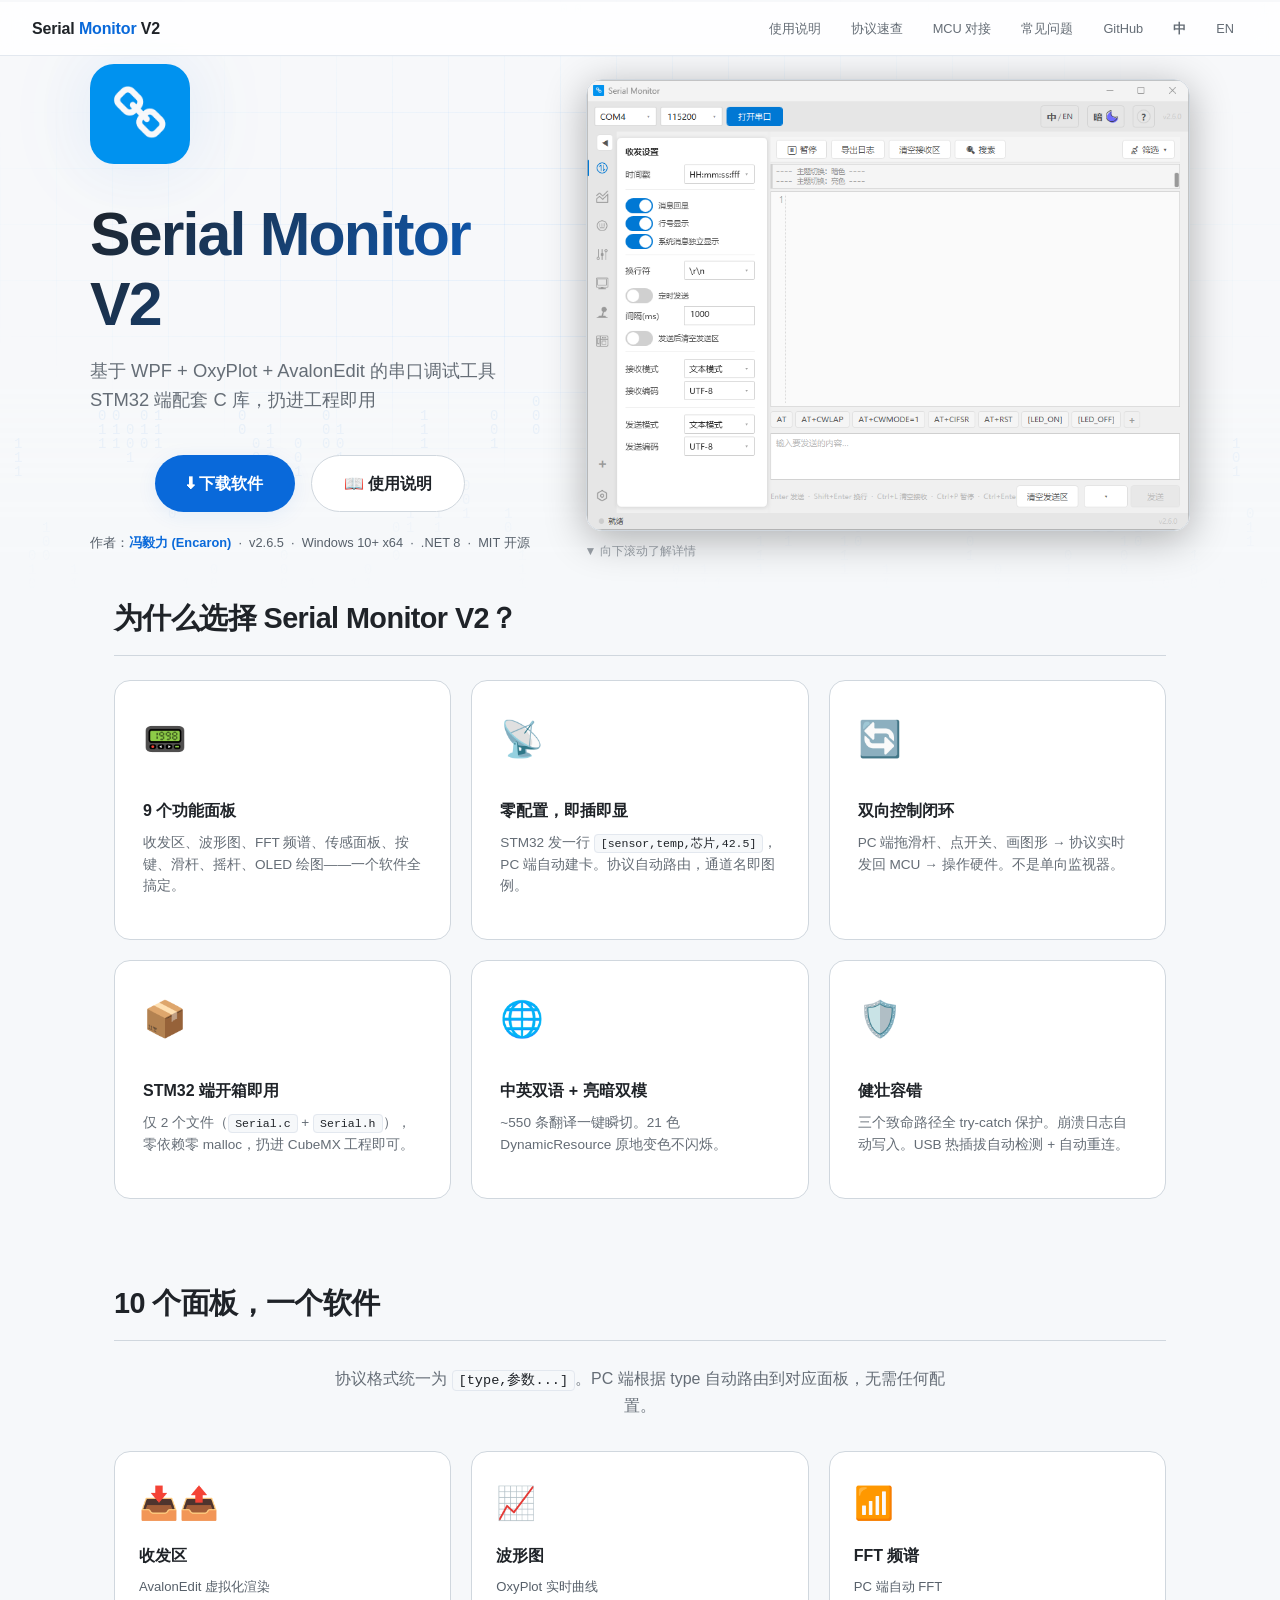
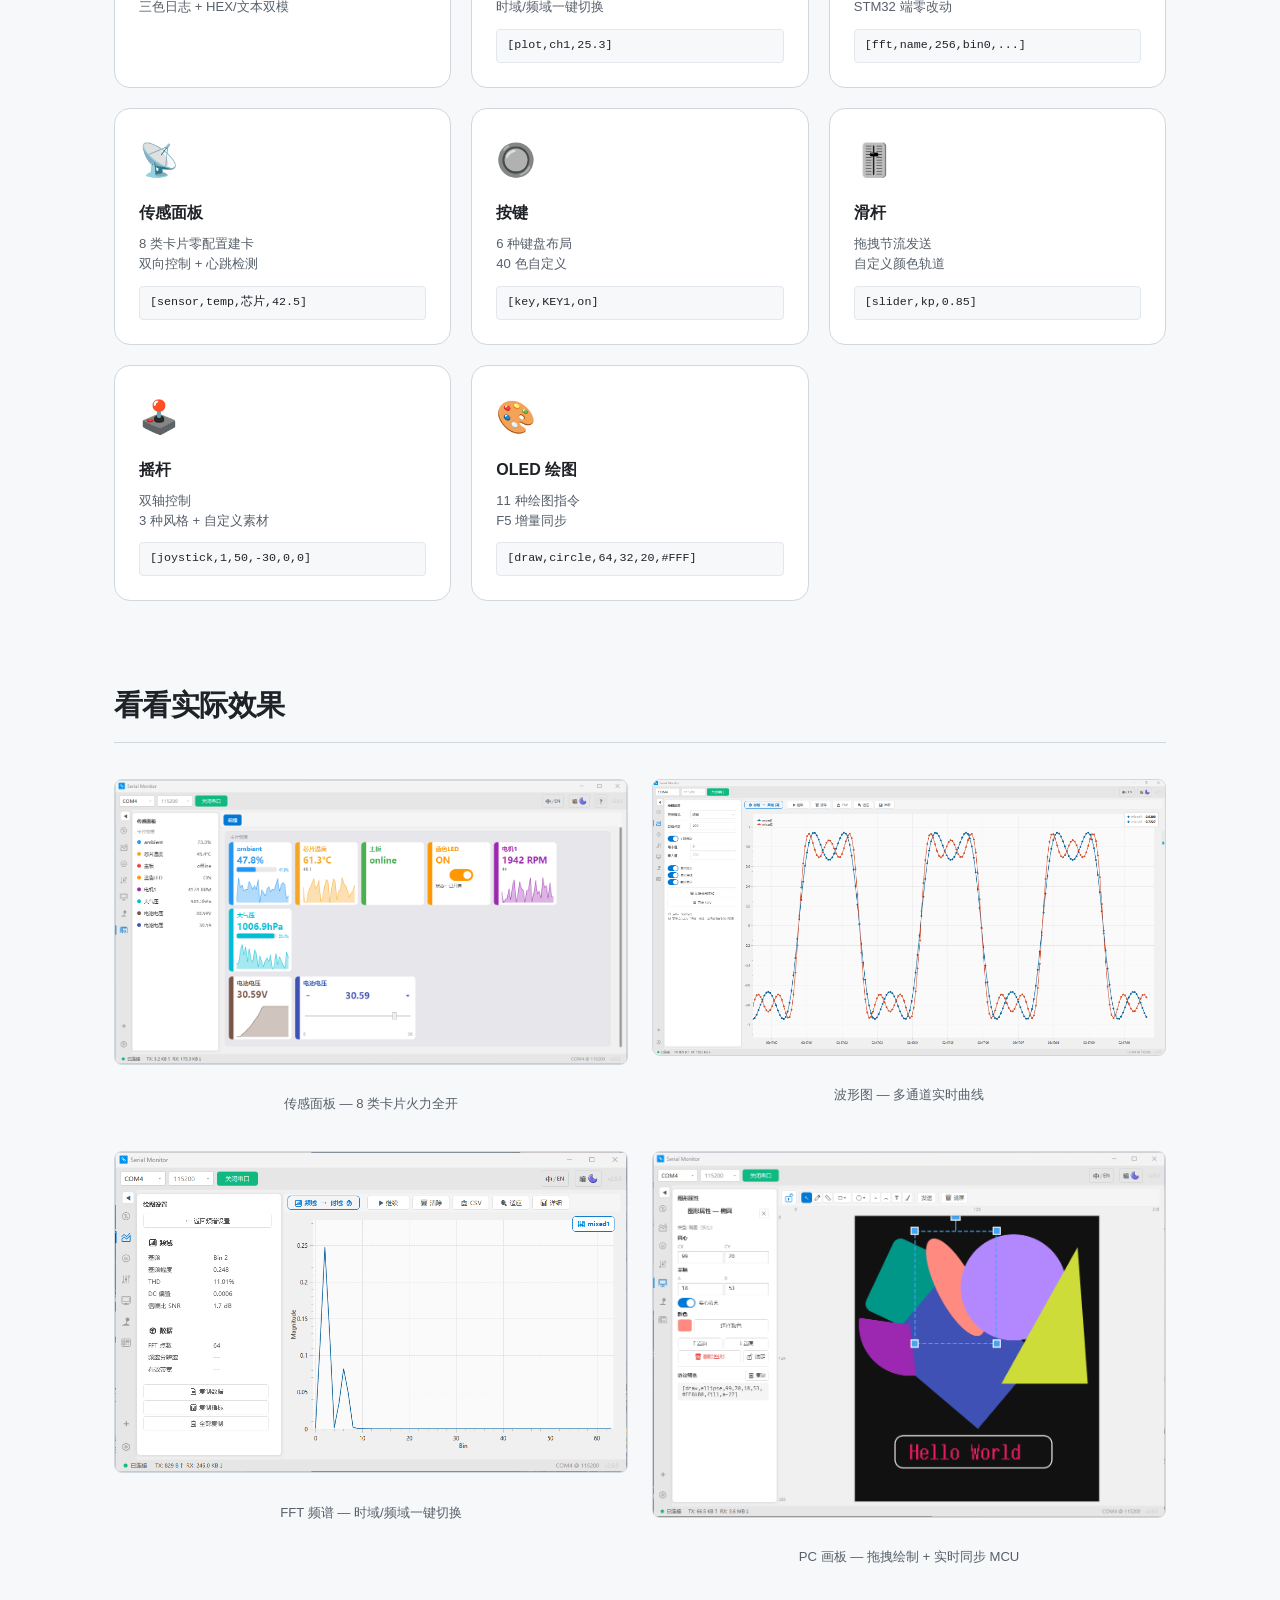
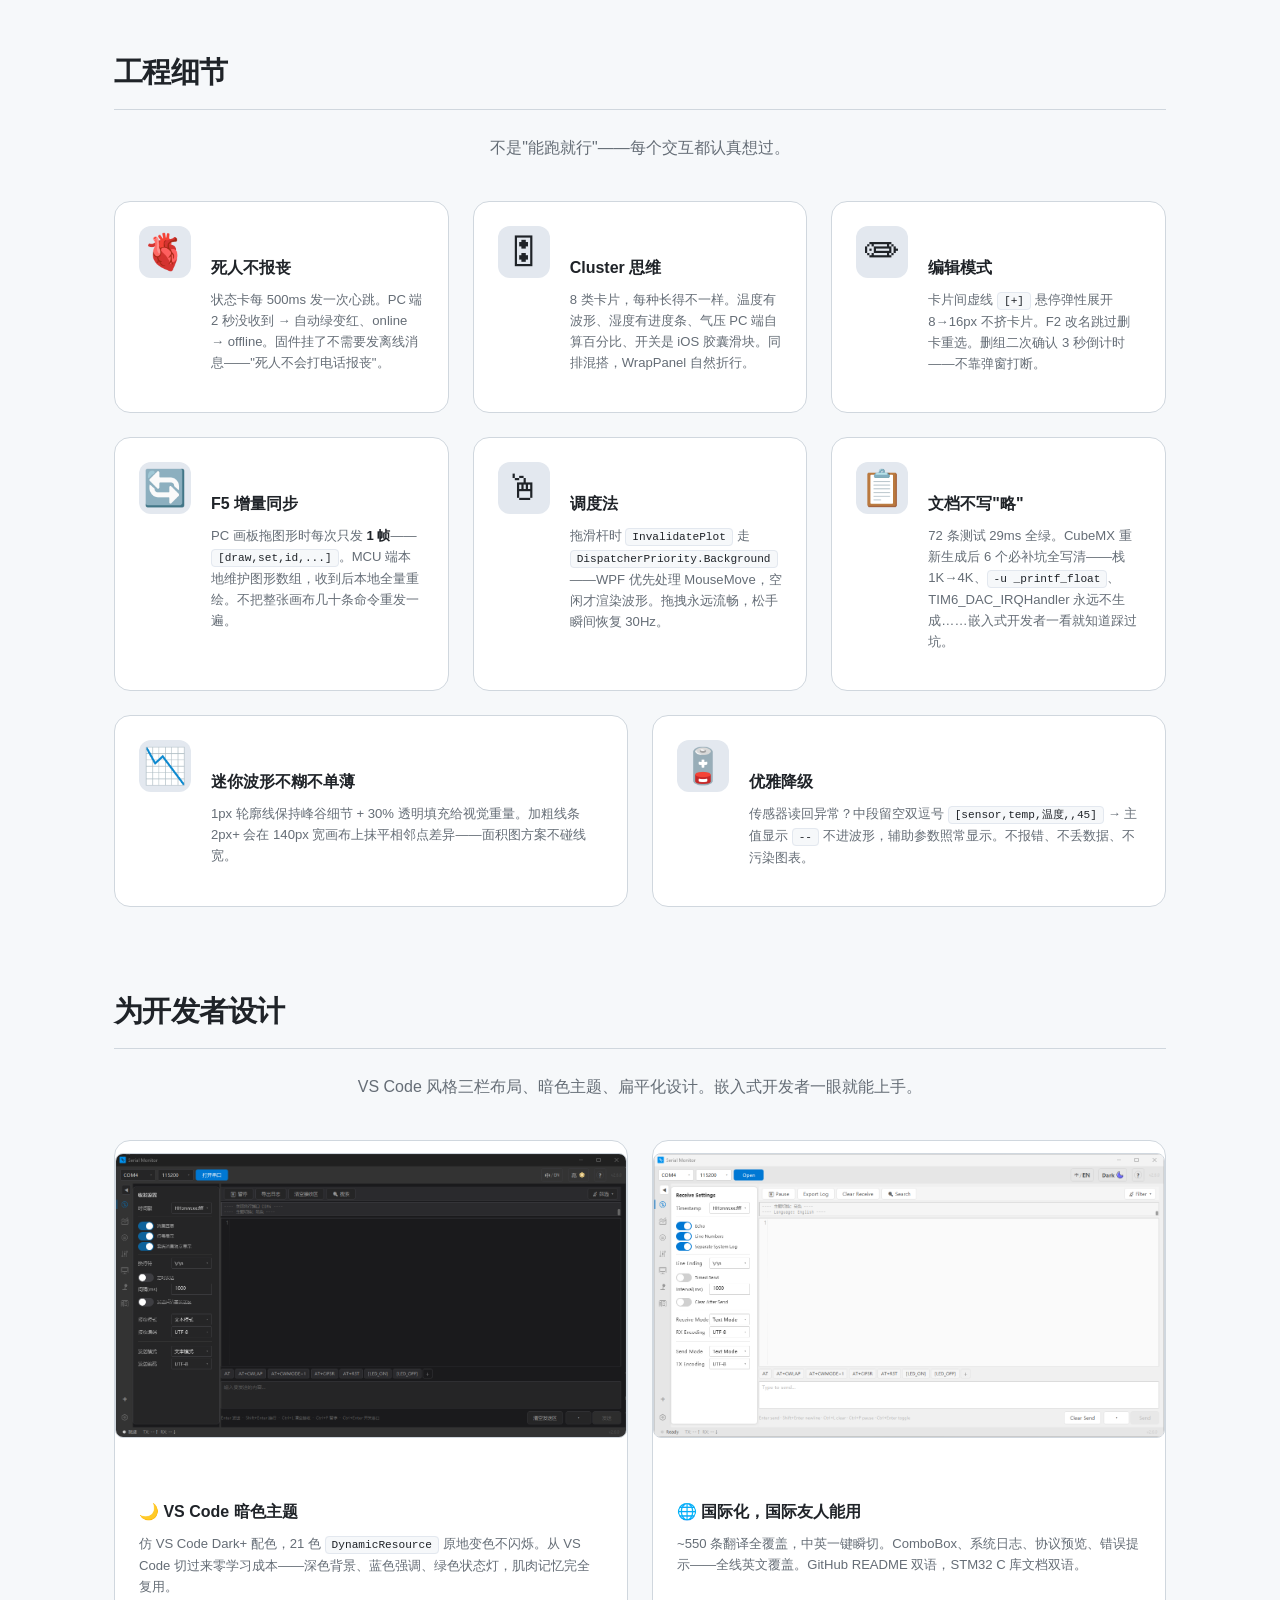
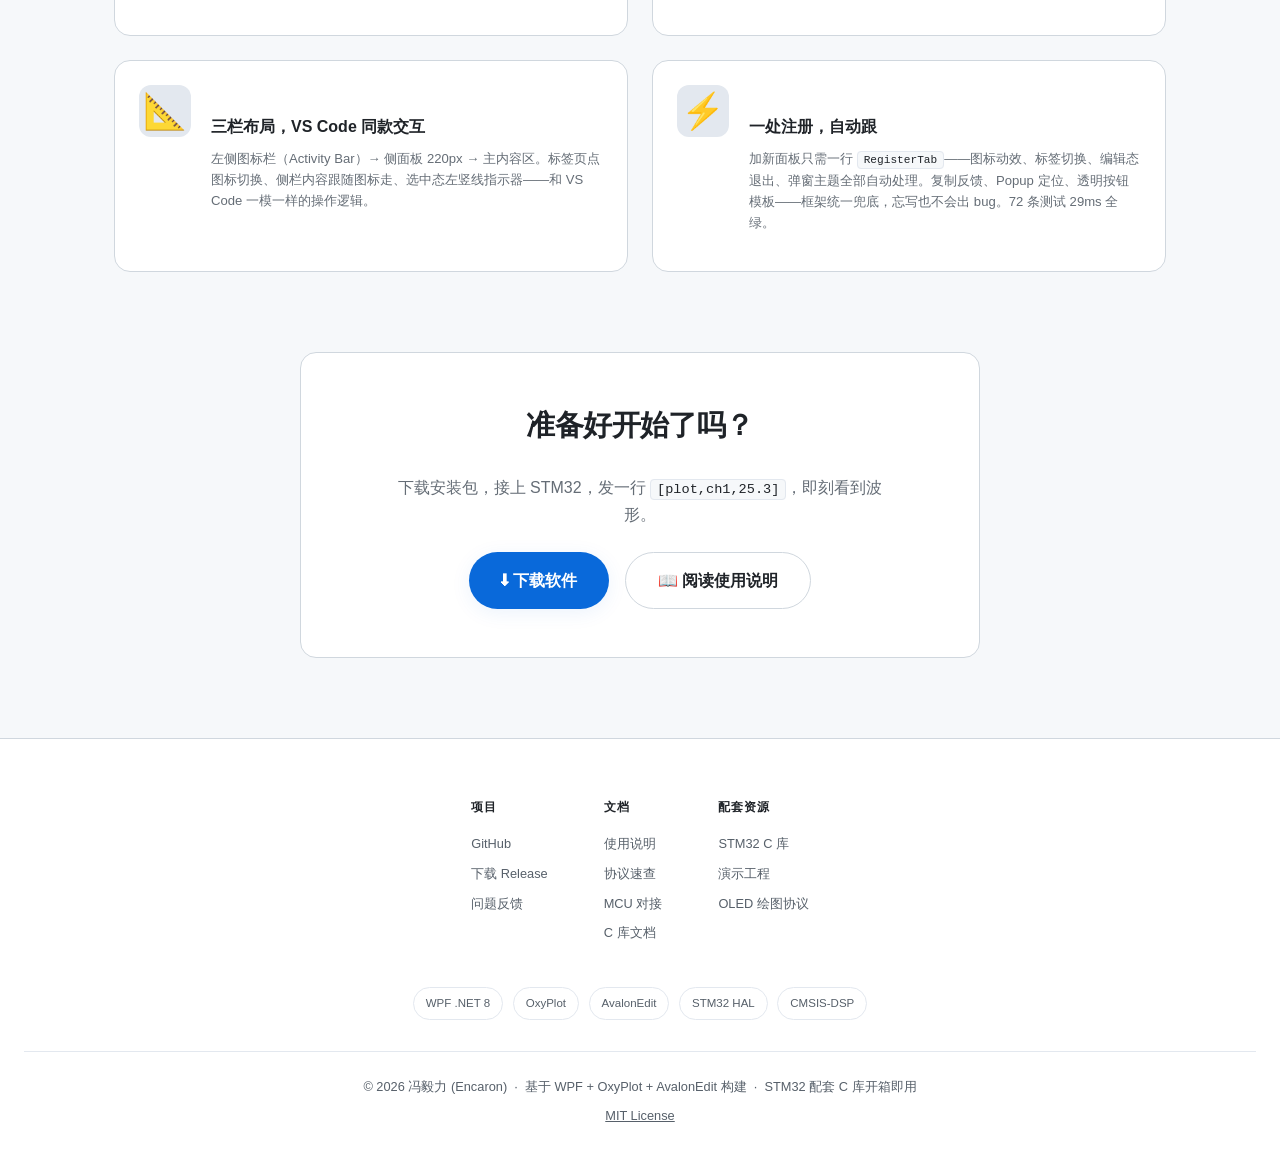
==== commit ea982b9d: "docs: 作者名提到 Hero 区域 + 发布最新版" ====
--- a/docs/user-manual/index.html
+++ b/docs/user-manual/index.html
@@ -44,7 +44,7 @@
                 </a>
             </div>
             <p class="hero-meta">
-                v2.6.5 · Windows 10+ x64 · .NET 8 · MIT 开源
+                作者：<strong style="color:var(--accent)">冯毅力 (Encaron)</strong> &nbsp;·&nbsp; v2.6.5 &nbsp;·&nbsp; Windows 10+ x64 &nbsp;·&nbsp; .NET 8 &nbsp;·&nbsp; MIT 开源
             </p>
         </div>
         <div class="hero-right">
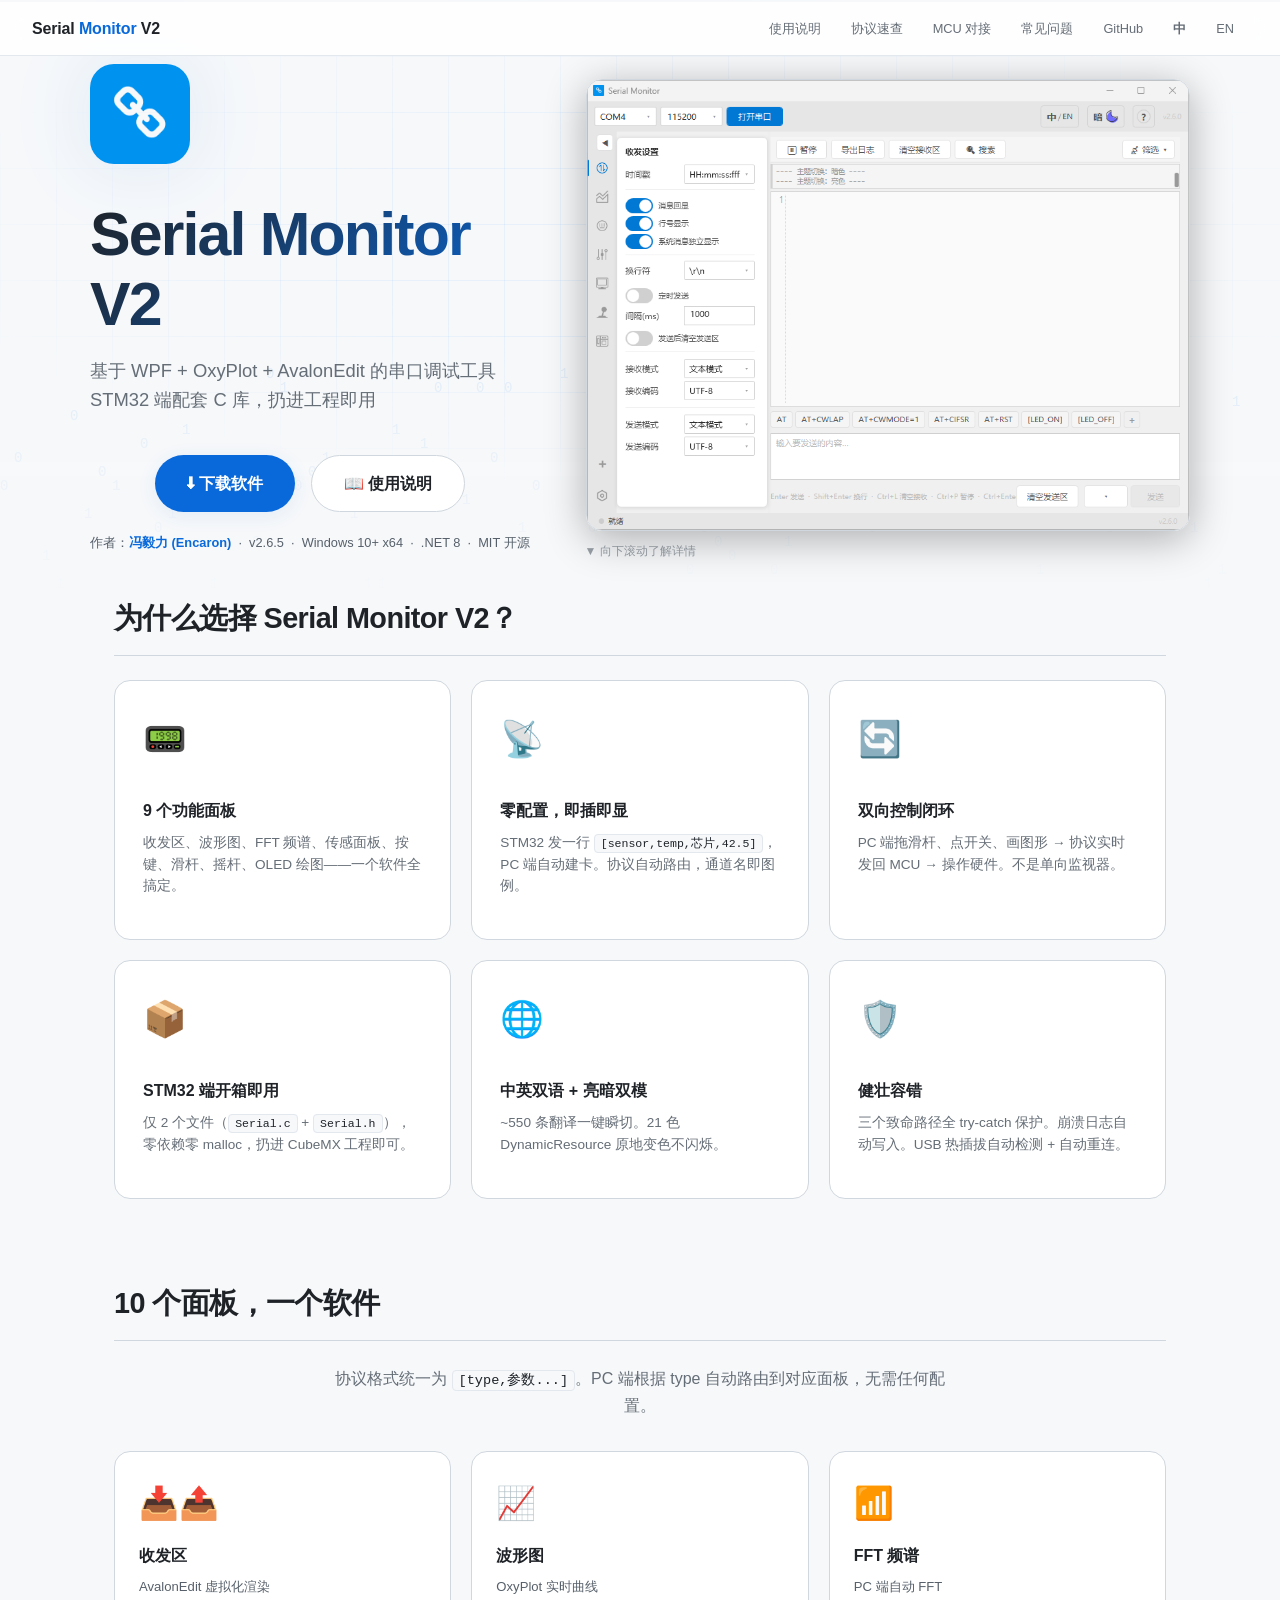
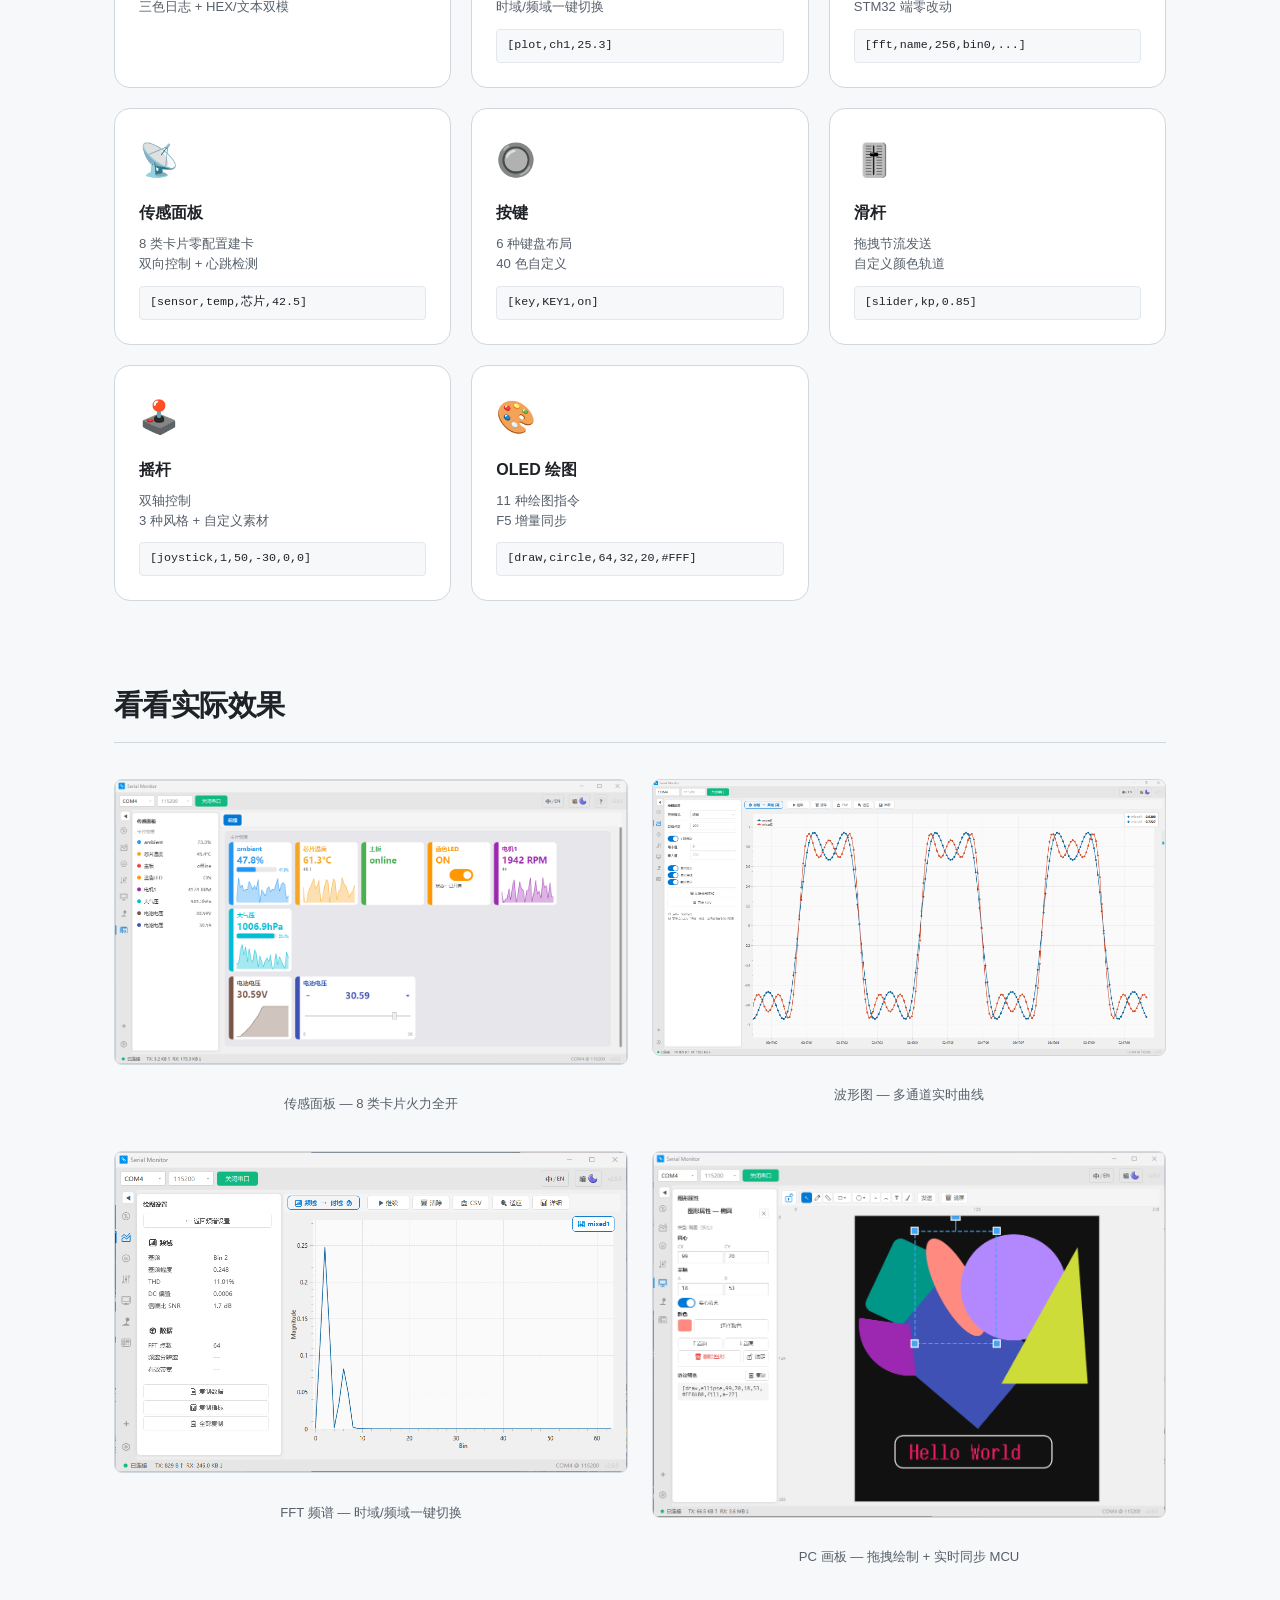
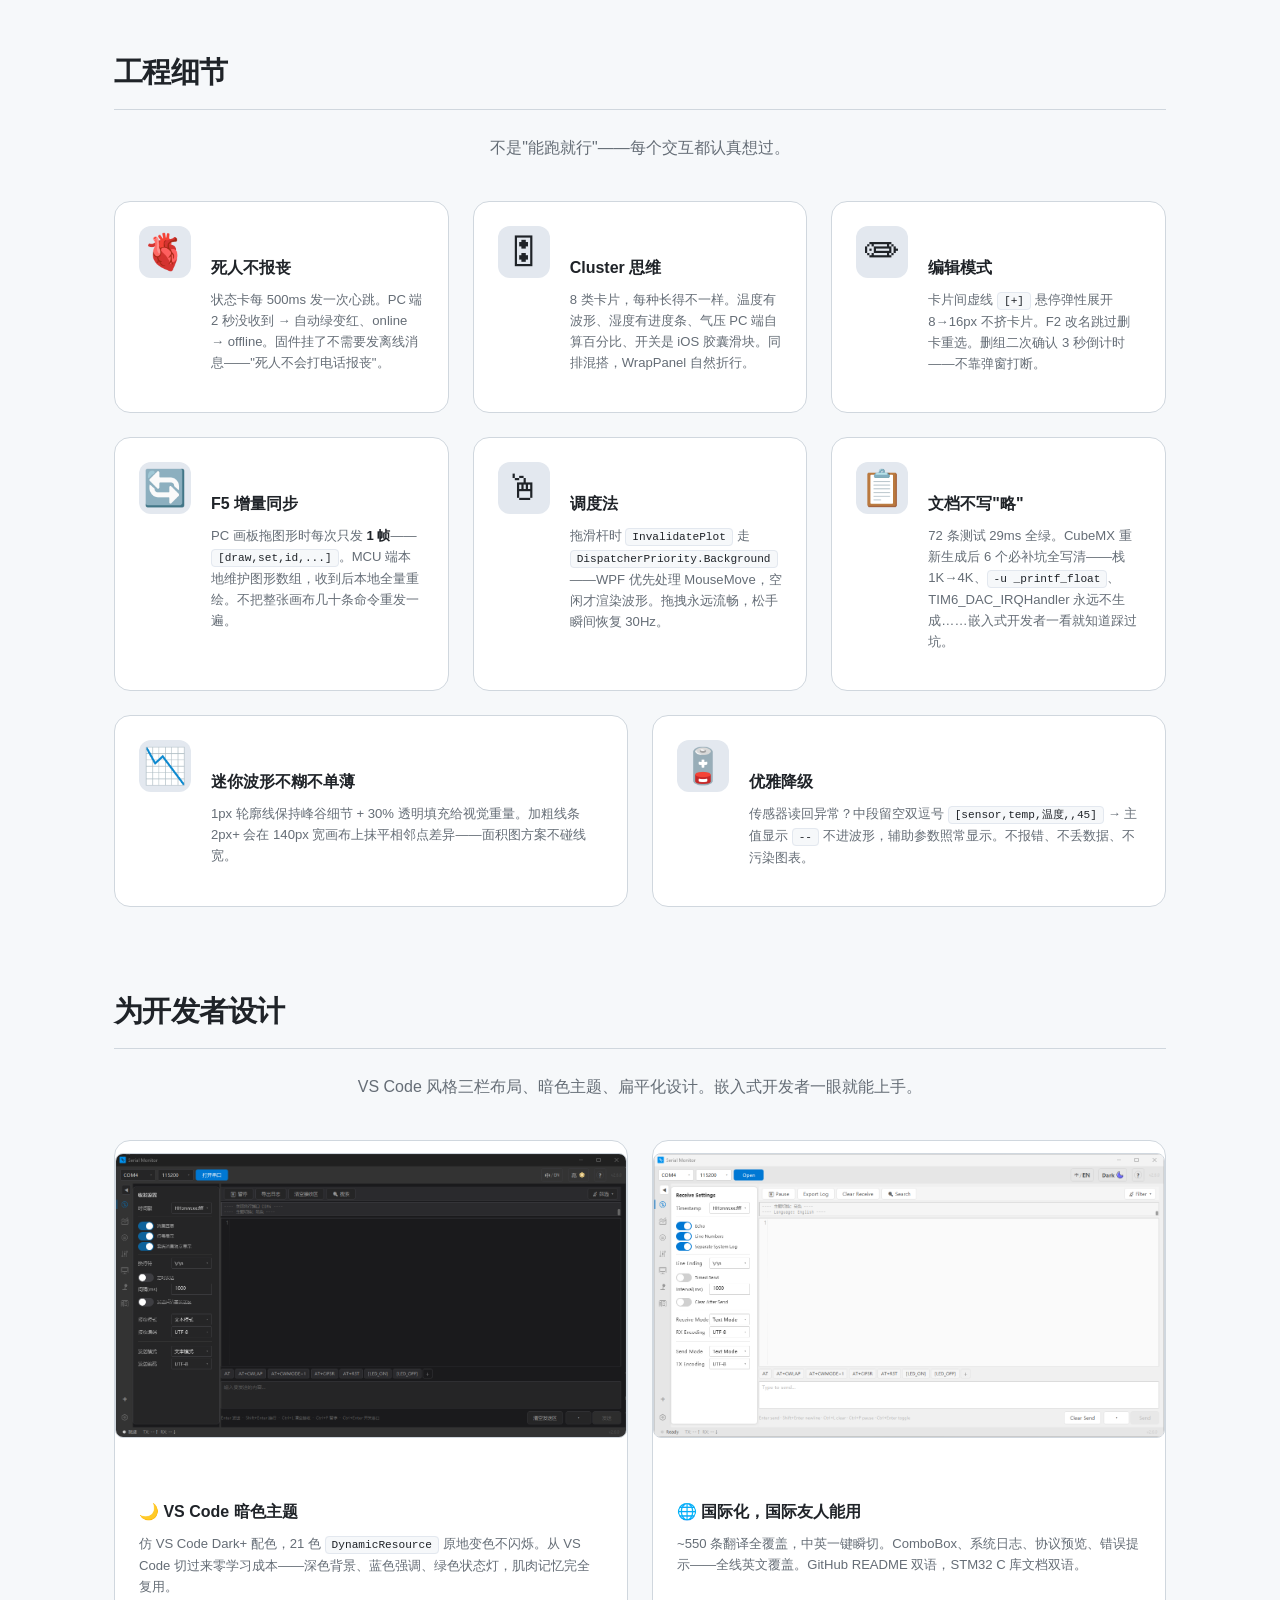
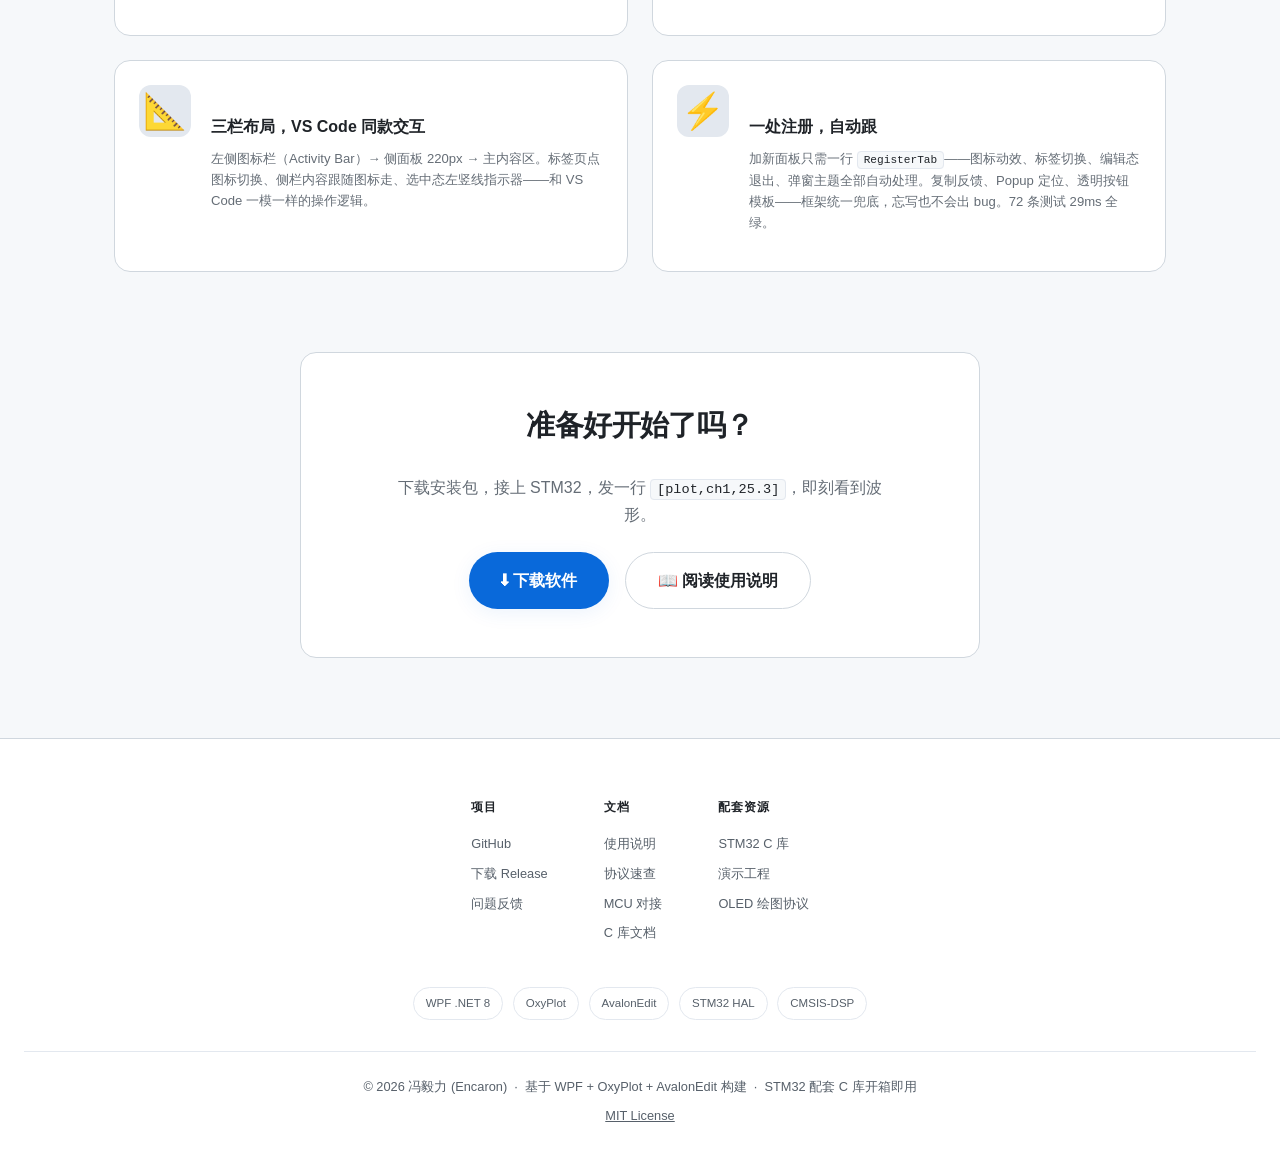
==== commit f360f622: "docs: 英文翻译完成 — 457 条中英双语全覆盖" ====
--- a/docs/user-manual/index.html
+++ b/docs/user-manual/index.html
@@ -4,7 +4,7 @@
 <meta charset="UTF-8">
 <meta name="viewport" content="width=device-width, initial-scale=1.0">
 <meta name="color-scheme" content="dark light">
-<title>Serial Monitor V2 — 串口调试工具</title>
+<title data-i18n="idx-page-title">Serial Monitor V2 — 串口调试工具</title>
 <link rel="stylesheet" href="manual.css?v=4">
 </head>
 <body>
@@ -14,13 +14,13 @@
 <header id="topnav">
     <a href="index.html" class="brand">Serial <span>Monitor</span> V2</a>
     <nav>
-        <a href="manual.html">使用说明</a>
-        <a href="manual.html#protocol">协议速查</a>
-        <a href="manual.html#mcu">MCU 对接</a>
-        <a href="manual.html#faq">常见问题</a>
+        <a href="manual.html" data-i18n="idx-nav-manual">使用说明</a>
+        <a href="manual.html#protocol" data-i18n="idx-nav-protocol">协议速查</a>
+        <a href="manual.html#mcu" data-i18n="idx-nav-mcu">MCU 对接</a>
+        <a href="manual.html#faq" data-i18n="idx-nav-faq">常见问题</a>
         <a href="https://github.com/Encaron/SerialMonitor" target="_blank">GitHub</a>
-        <a href="#" id="btn-lang-zh" style="font-weight:bold">中</a>
-        <a href="#" id="btn-lang-en">EN</a>
+        <a href="#" id="btn-lang-zh" style="font-weight:bold" data-i18n="lang-zh">中</a>
+        <a href="#" id="btn-lang-en" data-i18n="lang-en">EN</a>
     </nav>
 </header>
 
@@ -31,119 +31,119 @@
         <div class="hero-left">
             <img src="images/logo.png" alt="Serial Monitor V2" class="logo-icon" style="object-fit:contain">
             <h1>Serial Monitor V2</h1>
-            <p class="subtitle">
+            <p class="subtitle" data-i18n="idx-hero-subtitle-line1">
                 基于 WPF + OxyPlot + AvalonEdit 的串口调试工具<br>
                 STM32 端配套 C 库，扔进工程即用
             </p>
             <div class="hero-buttons">
-                <a href="https://github.com/Encaron/SerialMonitor/releases" class="btn-hero primary" target="_blank">
+                <a href="https://github.com/Encaron/SerialMonitor/releases" class="btn-hero primary" target="_blank" data-i18n="idx-hero-btn-download">
                     ⬇ 下载软件
                 </a>
-                <a href="manual.html" class="btn-hero secondary">
+                <a href="manual.html" class="btn-hero secondary" data-i18n="idx-hero-btn-manual">
                     📖 使用说明
                 </a>
             </div>
-            <p class="hero-meta">
+            <p class="hero-meta" data-i18n="idx-hero-version-meta">
                 作者：<strong style="color:var(--accent)">冯毅力 (Encaron)</strong> &nbsp;·&nbsp; v2.6.5 &nbsp;·&nbsp; Windows 10+ x64 &nbsp;·&nbsp; .NET 8 &nbsp;·&nbsp; MIT 开源
             </p>
         </div>
         <div class="hero-right">
-            <img src="images/overview.png" alt="Serial Monitor V2 主界面" class="hero-screenshot">
-        </div>
-    </div>
-    <div class="scroll-hint">▼ 向下滚动了解详情</div>
+            <img src="images/overview.png" alt="Serial Monitor V2 主界面" class="hero-screenshot" data-i18n="idx-hero-screenshot-alt">
+        </div>
+    </div>
+    <div class="scroll-hint" data-i18n="idx-hero-scroll-hint">▼ 向下滚动了解详情</div>
 </section>
 
 <!-- ═══════════ FEATURES ═══════════ -->
 <div class="content-section" id="home-features">
-    <h2>为什么选择 Serial Monitor V2？</h2>
+    <h2 data-i18n="idx-features-heading">为什么选择 Serial Monitor V2？</h2>
     <div class="feature-grid">
         <div class="feature-card">
             <div class="feature-icon">📟</div>
-            <h4>9 个功能面板</h4>
-            <p>收发区、波形图、FFT 频谱、传感面板、按键、滑杆、摇杆、OLED 绘图——一个软件全搞定。</p>
+            <h4 data-i18n="idx-features-card1-title">9 个功能面板</h4>
+            <p data-i18n="idx-features-card1-desc">收发区、波形图、FFT 频谱、传感面板、按键、滑杆、摇杆、OLED 绘图——一个软件全搞定。</p>
         </div>
         <div class="feature-card">
             <div class="feature-icon">📡</div>
-            <h4>零配置，即插即显</h4>
-            <p>STM32 发一行 <code>[sensor,temp,芯片,42.5]</code>，PC 端自动建卡。协议自动路由，通道名即图例。</p>
+            <h4 data-i18n="idx-features-card2-title">零配置，即插即显</h4>
+            <p data-i18n="idx-features-card2-desc">STM32 发一行 <code>[sensor,temp,芯片,42.5]</code>，PC 端自动建卡。协议自动路由，通道名即图例。</p>
         </div>
         <div class="feature-card">
             <div class="feature-icon">🔄</div>
-            <h4>双向控制闭环</h4>
-            <p>PC 端拖滑杆、点开关、画图形 → 协议实时发回 MCU → 操作硬件。不是单向监视器。</p>
+            <h4 data-i18n="idx-features-card3-title">双向控制闭环</h4>
+            <p data-i18n="idx-features-card3-desc">PC 端拖滑杆、点开关、画图形 → 协议实时发回 MCU → 操作硬件。不是单向监视器。</p>
         </div>
         <div class="feature-card">
             <div class="feature-icon">📦</div>
-            <h4>STM32 端开箱即用</h4>
-            <p>仅 2 个文件（<code>Serial.c</code> + <code>Serial.h</code>），零依赖零 malloc，扔进 CubeMX 工程即可。</p>
+            <h4 data-i18n="idx-features-card4-title">STM32 端开箱即用</h4>
+            <p data-i18n="idx-features-card4-desc">仅 2 个文件（<code>Serial.c</code> + <code>Serial.h</code>），零依赖零 malloc，扔进 CubeMX 工程即可。</p>
         </div>
         <div class="feature-card">
             <div class="feature-icon">🌐</div>
-            <h4>中英双语 + 亮暗双模</h4>
-            <p>~550 条翻译一键瞬切。21 色 DynamicResource 原地变色不闪烁。</p>
+            <h4 data-i18n="idx-features-card5-title">中英双语 + 亮暗双模</h4>
+            <p data-i18n="idx-features-card5-desc">~550 条翻译一键瞬切。21 色 DynamicResource 原地变色不闪烁。</p>
         </div>
         <div class="feature-card">
             <div class="feature-icon">🛡️</div>
-            <h4>健壮容错</h4>
-            <p>三个致命路径全 try-catch 保护。崩溃日志自动写入。USB 热插拔自动检测 + 自动重连。</p>
+            <h4 data-i18n="idx-features-card6-title">健壮容错</h4>
+            <p data-i18n="idx-features-card6-desc">三个致命路径全 try-catch 保护。崩溃日志自动写入。USB 热插拔自动检测 + 自动重连。</p>
         </div>
     </div>
 </div>
 
 <!-- ═══════════ PANELS STRIP ═══════════ -->
 <div class="content-section">
-    <h2>10 个面板，一个软件</h2>
-    <p style="text-align:center;max-width:640px;margin:0 auto 32px">协议格式统一为 <code>[type,参数...]</code>。PC 端根据 type 自动路由到对应面板，无需任何配置。</p>
+    <h2 data-i18n="idx-panels-heading">10 个面板，一个软件</h2>
+    <p style="text-align:center;max-width:640px;margin:0 auto 32px" data-i18n="idx-panels-intro">协议格式统一为 <code>[type,参数...]</code>。PC 端根据 type 自动路由到对应面板，无需任何配置。</p>
     <div class="panel-grid">
-        <div class="panel-card"><div class="card-icon">📥📤</div><h4>收发区</h4><p>AvalonEdit 虚拟化渲染<br>三色日志 + HEX/文本双模</p></div>
-        <div class="panel-card"><div class="card-icon">📈</div><h4>波形图</h4><p>OxyPlot 实时曲线<br>时域/频域一键切换</p><code>[plot,ch1,25.3]</code></div>
-        <div class="panel-card"><div class="card-icon">📶</div><h4>FFT 频谱</h4><p>PC 端自动 FFT<br>STM32 端零改动</p><code>[fft,name,256,bin0,...]</code></div>
-        <div class="panel-card"><div class="card-icon">📡</div><h4>传感面板</h4><p>8 类卡片零配置建卡<br>双向控制 + 心跳检测</p><code>[sensor,temp,芯片,42.5]</code></div>
-        <div class="panel-card"><div class="card-icon">🔘</div><h4>按键</h4><p>6 种键盘布局<br>40 色自定义</p><code>[key,KEY1,on]</code></div>
-        <div class="panel-card"><div class="card-icon">🎚️</div><h4>滑杆</h4><p>拖拽节流发送<br>自定义颜色轨道</p><code>[slider,kp,0.85]</code></div>
-        <div class="panel-card"><div class="card-icon">🕹️</div><h4>摇杆</h4><p>双轴控制<br>3 种风格 + 自定义素材</p><code>[joystick,1,50,-30,0,0]</code></div>
-        <div class="panel-card"><div class="card-icon">🎨</div><h4>OLED 绘图</h4><p>11 种绘图指令<br>F5 增量同步</p><code>[draw,circle,64,32,20,#FFF]</code></div>
+        <div class="panel-card"><div class="card-icon">📥📤</div><h4 data-i18n="idx-panels-card1-title">收发区</h4><p data-i18n="idx-panels-card1-desc">AvalonEdit 虚拟化渲染<br>三色日志 + HEX/文本双模</p></div>
+        <div class="panel-card"><div class="card-icon">📈</div><h4 data-i18n="idx-panels-card2-title">波形图</h4><p data-i18n="idx-panels-card2-desc">OxyPlot 实时曲线<br>时域/频域一键切换</p><code>[plot,ch1,25.3]</code></div>
+        <div class="panel-card"><div class="card-icon">📶</div><h4 data-i18n="idx-panels-card3-title">FFT 频谱</h4><p data-i18n="idx-panels-card3-desc">PC 端自动 FFT<br>STM32 端零改动</p><code>[fft,name,256,bin0,...]</code></div>
+        <div class="panel-card"><div class="card-icon">📡</div><h4 data-i18n="idx-panels-card4-title">传感面板</h4><p data-i18n="idx-panels-card4-desc">8 类卡片零配置建卡<br>双向控制 + 心跳检测</p><code>[sensor,temp,芯片,42.5]</code></div>
+        <div class="panel-card"><div class="card-icon">🔘</div><h4 data-i18n="idx-panels-card5-title">按键</h4><p data-i18n="idx-panels-card5-desc">6 种键盘布局<br>40 色自定义</p><code>[key,KEY1,on]</code></div>
+        <div class="panel-card"><div class="card-icon">🎚️</div><h4 data-i18n="idx-panels-card6-title">滑杆</h4><p data-i18n="idx-panels-card6-desc">拖拽节流发送<br>自定义颜色轨道</p><code>[slider,kp,0.85]</code></div>
+        <div class="panel-card"><div class="card-icon">🕹️</div><h4 data-i18n="idx-panels-card7-title">摇杆</h4><p data-i18n="idx-panels-card7-desc">双轴控制<br>3 种风格 + 自定义素材</p><code>[joystick,1,50,-30,0,0]</code></div>
+        <div class="panel-card"><div class="card-icon">🎨</div><h4 data-i18n="idx-panels-card8-title">OLED 绘图</h4><p data-i18n="idx-panels-card8-desc">11 种绘图指令<br>F5 增量同步</p><code>[draw,circle,64,32,20,#FFF]</code></div>
     </div>
 </div>
 
 <!-- ═══════════ SHOWCASE ═══════════ -->
 <div class="content-section">
-    <h2>看看实际效果</h2>
+    <h2 data-i18n="idx-showcase-heading">看看实际效果</h2>
     <div class="showcase-grid">
-        <figure><img src="images/sensor-fire.png" alt="传感面板" loading="lazy"><figcaption>传感面板 — 8 类卡片火力全开</figcaption></figure>
-        <figure><img src="images/plot-waveform.png" alt="波形图" loading="lazy"><figcaption>波形图 — 多通道实时曲线</figcaption></figure>
-        <figure><img src="images/plot-fft.png" alt="FFT 频谱" loading="lazy"><figcaption>FFT 频谱 — 时域/频域一键切换</figcaption></figure>
-        <figure><img src="images/oled-canvas.png" alt="PC 画板" loading="lazy"><figcaption>PC 画板 — 拖拽绘制 + 实时同步 MCU</figcaption></figure>
+        <figure><img src="images/sensor-fire.png" alt="传感面板" loading="lazy" data-i18n="idx-showcase-fig1-alt"><figcaption data-i18n="idx-showcase-fig1-caption">传感面板 — 8 类卡片火力全开</figcaption></figure>
+        <figure><img src="images/plot-waveform.png" alt="波形图" loading="lazy" data-i18n="idx-showcase-fig2-alt"><figcaption data-i18n="idx-showcase-fig2-caption">波形图 — 多通道实时曲线</figcaption></figure>
+        <figure><img src="images/plot-fft.png" alt="FFT 频谱" loading="lazy" data-i18n="idx-showcase-fig3-alt"><figcaption data-i18n="idx-showcase-fig3-caption">FFT 频谱 — 时域/频域一键切换</figcaption></figure>
+        <figure><img src="images/oled-canvas.png" alt="PC 画板" loading="lazy" data-i18n="idx-showcase-fig4-alt"><figcaption data-i18n="idx-showcase-fig4-caption">PC 画板 — 拖拽绘制 + 实时同步 MCU</figcaption></figure>
     </div>
 </div>
 
 <!-- ═══════════ ENGINEERING DETAILS ═══════════ -->
 <div class="content-section">
-    <h2>工程细节</h2>
-    <p style="text-align:center;max-width:640px;margin:0 auto 40px;color:var(--text-secondary)">
+    <h2 data-i18n="idx-engineering-heading">工程细节</h2>
+    <p style="text-align:center;max-width:640px;margin:0 auto 40px;color:var(--text-secondary)" data-i18n="idx-engineering-intro">
         不是"能跑就行"——每个交互都认真想过。
     </p>
     <div class="design-grid design-grid-3">
         <div class="design-card design-card-icon">
             <div class="design-icon">🫀</div>
             <div class="design-card-text">
-                <h4>死人不报丧</h4>
-                <p>状态卡每 500ms 发一次心跳。PC 端 2 秒没收到 → 自动绿变红、online → offline。固件挂了不需要发离线消息——"死人不会打电话报丧"。</p>
+                <h4 data-i18n="idx-engineering-card1-title">死人不报丧</h4>
+                <p data-i18n="idx-engineering-card1-desc">状态卡每 500ms 发一次心跳。PC 端 2 秒没收到 → 自动绿变红、online → offline。固件挂了不需要发离线消息——"死人不会打电话报丧"。</p>
             </div>
         </div>
         <div class="design-card design-card-icon">
             <div class="design-icon">🎛</div>
             <div class="design-card-text">
-                <h4>Cluster 思维</h4>
-                <p>8 类卡片，每种长得不一样。温度有波形、湿度有进度条、气压 PC 端自算百分比、开关是 iOS 胶囊滑块。同排混搭，WrapPanel 自然折行。</p>
+                <h4 data-i18n="idx-engineering-card2-title">Cluster 思维</h4>
+                <p data-i18n="idx-engineering-card2-desc">8 类卡片，每种长得不一样。温度有波形、湿度有进度条、气压 PC 端自算百分比、开关是 iOS 胶囊滑块。同排混搭，WrapPanel 自然折行。</p>
             </div>
         </div>
         <div class="design-card design-card-icon">
             <div class="design-icon">✏</div>
             <div class="design-card-text">
-                <h4>编辑模式</h4>
-                <p>卡片间虚线 <code>[+]</code> 悬停弹性展开 8→16px 不挤卡片。F2 改名跳过删卡重选。删组二次确认 3 秒倒计时——不靠弹窗打断。</p>
+                <h4 data-i18n="idx-engineering-card3-title">编辑模式</h4>
+                <p data-i18n="idx-engineering-card3-desc">卡片间虚线 <code>[+]</code> 悬停弹性展开 8→16px 不挤卡片。F2 改名跳过删卡重选。删组二次确认 3 秒倒计时——不靠弹窗打断。</p>
             </div>
         </div>
     </div>
@@ -151,22 +151,22 @@
         <div class="design-card design-card-icon">
             <div class="design-icon">🔄</div>
             <div class="design-card-text">
-                <h4>F5 增量同步</h4>
-                <p>PC 画板拖图形时每次只发 <strong>1 帧</strong>——<code>[draw,set,id,...]</code>。MCU 端本地维护图形数组，收到后本地全量重绘。不把整张画布几十条命令重发一遍。</p>
+                <h4 data-i18n="idx-engineering-card4-title">F5 增量同步</h4>
+                <p data-i18n="idx-engineering-card4-desc">PC 画板拖图形时每次只发 <strong>1 帧</strong>——<code>[draw,set,id,...]</code>。MCU 端本地维护图形数组，收到后本地全量重绘。不把整张画布几十条命令重发一遍。</p>
             </div>
         </div>
         <div class="design-card design-card-icon">
             <div class="design-icon">🖱</div>
             <div class="design-card-text">
-                <h4>调度法</h4>
-                <p>拖滑杆时 <code>InvalidatePlot</code> 走 <code>DispatcherPriority.Background</code>——WPF 优先处理 MouseMove，空闲才渲染波形。拖拽永远流畅，松手瞬间恢复 30Hz。</p>
+                <h4 data-i18n="idx-engineering-card5-title">调度法</h4>
+                <p data-i18n="idx-engineering-card5-desc">拖滑杆时 <code>InvalidatePlot</code> 走 <code>DispatcherPriority.Background</code>——WPF 优先处理 MouseMove，空闲才渲染波形。拖拽永远流畅，松手瞬间恢复 30Hz。</p>
             </div>
         </div>
         <div class="design-card design-card-icon">
             <div class="design-icon">📋</div>
             <div class="design-card-text">
-                <h4>文档不写"略"</h4>
-                <p>72 条测试 29ms 全绿。CubeMX 重新生成后 6 个必补坑全写清——栈 1K→4K、<code>-u _printf_float</code>、TIM6_DAC_IRQHandler 永远不生成……嵌入式开发者一看就知道踩过坑。</p>
+                <h4 data-i18n="idx-engineering-card6-title">文档不写"略"</h4>
+                <p data-i18n="idx-engineering-card6-desc">72 条测试 29ms 全绿。CubeMX 重新生成后 6 个必补坑全写清——栈 1K→4K、<code>-u _printf_float</code>、TIM6_DAC_IRQHandler 永远不生成……嵌入式开发者一看就知道踩过坑。</p>
             </div>
         </div>
     </div>
@@ -174,15 +174,15 @@
         <div class="design-card design-card-icon">
             <div class="design-icon">📉</div>
             <div class="design-card-text">
-                <h4>迷你波形不糊不单薄</h4>
-                <p>1px 轮廓线保持峰谷细节 + 30% 透明填充给视觉重量。加粗线条 2px+ 会在 140px 宽画布上抹平相邻点差异——面积图方案不碰线宽。</p>
+                <h4 data-i18n="idx-engineering-card7-title">迷你波形不糊不单薄</h4>
+                <p data-i18n="idx-engineering-card7-desc">1px 轮廓线保持峰谷细节 + 30% 透明填充给视觉重量。加粗线条 2px+ 会在 140px 宽画布上抹平相邻点差异——面积图方案不碰线宽。</p>
             </div>
         </div>
         <div class="design-card design-card-icon">
             <div class="design-icon">🪫</div>
             <div class="design-card-text">
-                <h4>优雅降级</h4>
-                <p>传感器读回异常？中段留空双逗号 <code>[sensor,temp,温度,,45]</code> → 主值显示 <code>--</code> 不进波形，辅助参数照常显示。不报错、不丢数据、不污染图表。</p>
+                <h4 data-i18n="idx-engineering-card8-title">优雅降级</h4>
+                <p data-i18n="idx-engineering-card8-desc">传感器读回异常？中段留空双逗号 <code>[sensor,temp,温度,,45]</code> → 主值显示 <code>--</code> 不进波形，辅助参数照常显示。不报错、不丢数据、不污染图表。</p>
             </div>
         </div>
     </div>
@@ -190,37 +190,37 @@
 
 <!-- ═══════════ DESIGN HIGHLIGHTS ═══════════ -->
 <div class="content-section">
-    <h2>为开发者设计</h2>
-    <p style="text-align:center;max-width:640px;margin:0 auto 40px;color:var(--text-secondary)">
+    <h2 data-i18n="idx-design-heading">为开发者设计</h2>
+    <p style="text-align:center;max-width:640px;margin:0 auto 40px;color:var(--text-secondary)" data-i18n="idx-design-intro">
         VS Code 风格三栏布局、暗色主题、扁平化设计。嵌入式开发者一眼就能上手。
     </p>
     <div class="design-grid">
         <div class="design-card">
-            <img src="images/overview_dark.png" alt="暗色模式" loading="lazy">
-            <div class="design-card-text">
-                <h4>🌙 VS Code 暗色主题</h4>
-                <p>仿 VS Code Dark+ 配色，21 色 <code>DynamicResource</code> 原地变色不闪烁。从 VS Code 切过来零学习成本——深色背景、蓝色强调、绿色状态灯，肌肉记忆完全复用。</p>
+            <img src="images/overview_dark.png" alt="暗色模式" loading="lazy" data-i18n="idx-design-card1-img-alt">
+            <div class="design-card-text">
+                <h4 data-i18n="idx-design-card1-title">🌙 VS Code 暗色主题</h4>
+                <p data-i18n="idx-design-card1-desc">仿 VS Code Dark+ 配色，21 色 <code>DynamicResource</code> 原地变色不闪烁。从 VS Code 切过来零学习成本——深色背景、蓝色强调、绿色状态灯，肌肉记忆完全复用。</p>
             </div>
         </div>
         <div class="design-card">
-            <img src="images/overview_english.png" alt="英文界面" loading="lazy">
-            <div class="design-card-text">
-                <h4>🌐 国际化，国际友人能用</h4>
-                <p>~550 条翻译全覆盖，中英一键瞬切。ComboBox、系统日志、协议预览、错误提示——全线英文覆盖。GitHub README 双语，STM32 C 库文档双语。</p>
+            <img src="images/overview_english.png" alt="英文界面" loading="lazy" data-i18n="idx-design-card2-img-alt">
+            <div class="design-card-text">
+                <h4 data-i18n="idx-design-card2-title">🌐 国际化，国际友人能用</h4>
+                <p data-i18n="idx-design-card2-desc">~550 条翻译全覆盖，中英一键瞬切。ComboBox、系统日志、协议预览、错误提示——全线英文覆盖。GitHub README 双语，STM32 C 库文档双语。</p>
             </div>
         </div>
         <div class="design-card design-card-icon">
             <div class="design-icon">📐</div>
             <div class="design-card-text">
-                <h4>三栏布局，VS Code 同款交互</h4>
-                <p>左侧图标栏（Activity Bar）→ 侧面板 220px → 主内容区。标签页点图标切换、侧栏内容跟随图标走、选中态左竖线指示器——和 VS Code 一模一样的操作逻辑。</p>
+                <h4 data-i18n="idx-design-card3-title">三栏布局，VS Code 同款交互</h4>
+                <p data-i18n="idx-design-card3-desc">左侧图标栏（Activity Bar）→ 侧面板 220px → 主内容区。标签页点图标切换、侧栏内容跟随图标走、选中态左竖线指示器——和 VS Code 一模一样的操作逻辑。</p>
             </div>
         </div>
         <div class="design-card design-card-icon">
             <div class="design-icon">⚡</div>
             <div class="design-card-text">
-                <h4>一处注册，自动跟</h4>
-                <p>加新面板只需一行 <code>RegisterTab</code>——图标动效、标签切换、编辑态退出、弹窗主题全部自动处理。复制反馈、Popup 定位、透明按钮模板——框架统一兜底，忘写也不会出 bug。72 条测试 29ms 全绿。</p>
+                <h4 data-i18n="idx-design-card4-title">一处注册，自动跟</h4>
+                <p data-i18n="idx-design-card4-desc">加新面板只需一行 <code>RegisterTab</code>——图标动效、标签切换、编辑态退出、弹窗主题全部自动处理。复制反馈、Popup 定位、透明按钮模板——框架统一兜底，忘写也不会出 bug。72 条测试 29ms 全绿。</p>
             </div>
         </div>
     </div>
@@ -229,11 +229,11 @@
 <!-- ═══════════ CTA ═══════════ -->
 <div class="content-section" style="text-align:center">
     <div class="cta-box">
-        <h2 style="border:none;margin-bottom:12px">准备好开始了吗？</h2>
-        <p style="max-width:500px;margin:0 auto 24px">下载安装包，接上 STM32，发一行 <code>[plot,ch1,25.3]</code>，即刻看到波形。</p>
+        <h2 style="border:none;margin-bottom:12px" data-i18n="idx-cta-heading">准备好开始了吗？</h2>
+        <p style="max-width:500px;margin:0 auto 24px" data-i18n="idx-cta-desc">下载安装包，接上 STM32，发一行 <code>[plot,ch1,25.3]</code>，即刻看到波形。</p>
         <div style="display:flex;gap:16px;justify-content:center;flex-wrap:wrap">
-            <a href="https://github.com/Encaron/SerialMonitor/releases" class="btn-hero primary" target="_blank">⬇ 下载软件</a>
-            <a href="manual.html" class="btn-hero secondary">📖 阅读使用说明</a>
+            <a href="https://github.com/Encaron/SerialMonitor/releases" class="btn-hero primary" target="_blank" data-i18n="idx-cta-btn-download">⬇ 下载软件</a>
+            <a href="manual.html" class="btn-hero secondary" data-i18n="idx-cta-btn-read-manual">📖 阅读使用说明</a>
         </div>
     </div>
 </div>
@@ -242,23 +242,23 @@
 <footer id="footer">
     <div class="footer-grid">
         <div class="footer-col">
-            <h5>项目</h5>
+            <h5 data-i18n="idx-footer-col1-heading">项目</h5>
             <a href="https://github.com/Encaron/SerialMonitor" target="_blank">GitHub</a>
-            <a href="https://github.com/Encaron/SerialMonitor/releases" target="_blank">下载 Release</a>
-            <a href="https://github.com/Encaron/SerialMonitor/issues" target="_blank">问题反馈</a>
+            <a href="https://github.com/Encaron/SerialMonitor/releases" target="_blank" data-i18n="idx-footer-download-release">下载 Release</a>
+            <a href="https://github.com/Encaron/SerialMonitor/issues" target="_blank" data-i18n="idx-footer-issues">问题反馈</a>
         </div>
         <div class="footer-col">
-            <h5>文档</h5>
-            <a href="manual.html">使用说明</a>
-            <a href="manual.html#protocol">协议速查</a>
-            <a href="manual.html#mcu">MCU 对接</a>
-            <a href="https://github.com/Encaron/SerialMonitor/blob/master/Serial_C_Language/README.md" target="_blank">C 库文档</a>
+            <h5 data-i18n="idx-footer-col2-heading">文档</h5>
+            <a href="manual.html" data-i18n="idx-footer-manual">使用说明</a>
+            <a href="manual.html#protocol" data-i18n="idx-footer-protocol">协议速查</a>
+            <a href="manual.html#mcu" data-i18n="idx-footer-mcu">MCU 对接</a>
+            <a href="https://github.com/Encaron/SerialMonitor/blob/master/Serial_C_Language/README.md" target="_blank" data-i18n="idx-footer-c-lib-docs">C 库文档</a>
         </div>
         <div class="footer-col">
-            <h5>配套资源</h5>
-            <a href="https://github.com/Encaron/SerialMonitor/tree/master/Serial_C_Language" target="_blank">STM32 C 库</a>
-            <a href="https://github.com/Encaron/SerialMonitor/tree/master/Serial_C_Language/example" target="_blank">演示工程</a>
-            <a href="https://github.com/Encaron/SerialMonitor/blob/master/Serial%20Monitor%20V2/Docs/MCU/OLED绘图协议.md" target="_blank">OLED 绘图协议</a>
+            <h5 data-i18n="idx-footer-col3-heading">配套资源</h5>
+            <a href="https://github.com/Encaron/SerialMonitor/tree/master/Serial_C_Language" target="_blank" data-i18n="idx-footer-stm32-c-lib">STM32 C 库</a>
+            <a href="https://github.com/Encaron/SerialMonitor/tree/master/Serial_C_Language/example" target="_blank" data-i18n="idx-footer-demo-project">演示工程</a>
+            <a href="https://github.com/Encaron/SerialMonitor/blob/master/Serial%20Monitor%20V2/Docs/MCU/OLED绘图协议.md" target="_blank" data-i18n="idx-footer-oled-protocol">OLED 绘图协议</a>
         </div>
     </div>
 
@@ -271,14 +271,14 @@
     </div>
 
     <div class="copyright">
-        <p>© 2026 冯毅力 (Encaron) &nbsp;·&nbsp; 基于 WPF + OxyPlot + AvalonEdit 构建 &nbsp;·&nbsp; STM32 配套 C 库开箱即用</p>
+        <p data-i18n="idx-footer-copyright">&copy; 2026 冯毅力 (Encaron) &nbsp;&middot;&nbsp; 基于 WPF + OxyPlot + AvalonEdit 构建 &nbsp;&middot;&nbsp; STM32 配套 C 库开箱即用</p>
         <p style="margin-top:4px">
             <a href="https://github.com/Encaron/SerialMonitor/blob/master/LICENSE" target="_blank" style="color:var(--text-muted)">MIT License</a>
         </p>
     </div>
 </footer>
 
-<button id="back-to-top" title="回到顶部">↑</button>
+<button id="back-to-top" title="回到顶部" data-i18n="idx-a11y-back-to-top">&uarr;</button>
 <div id="lightbox"><img src="" alt=""></div>
 <script src="manual.js"></script>
 </body>
